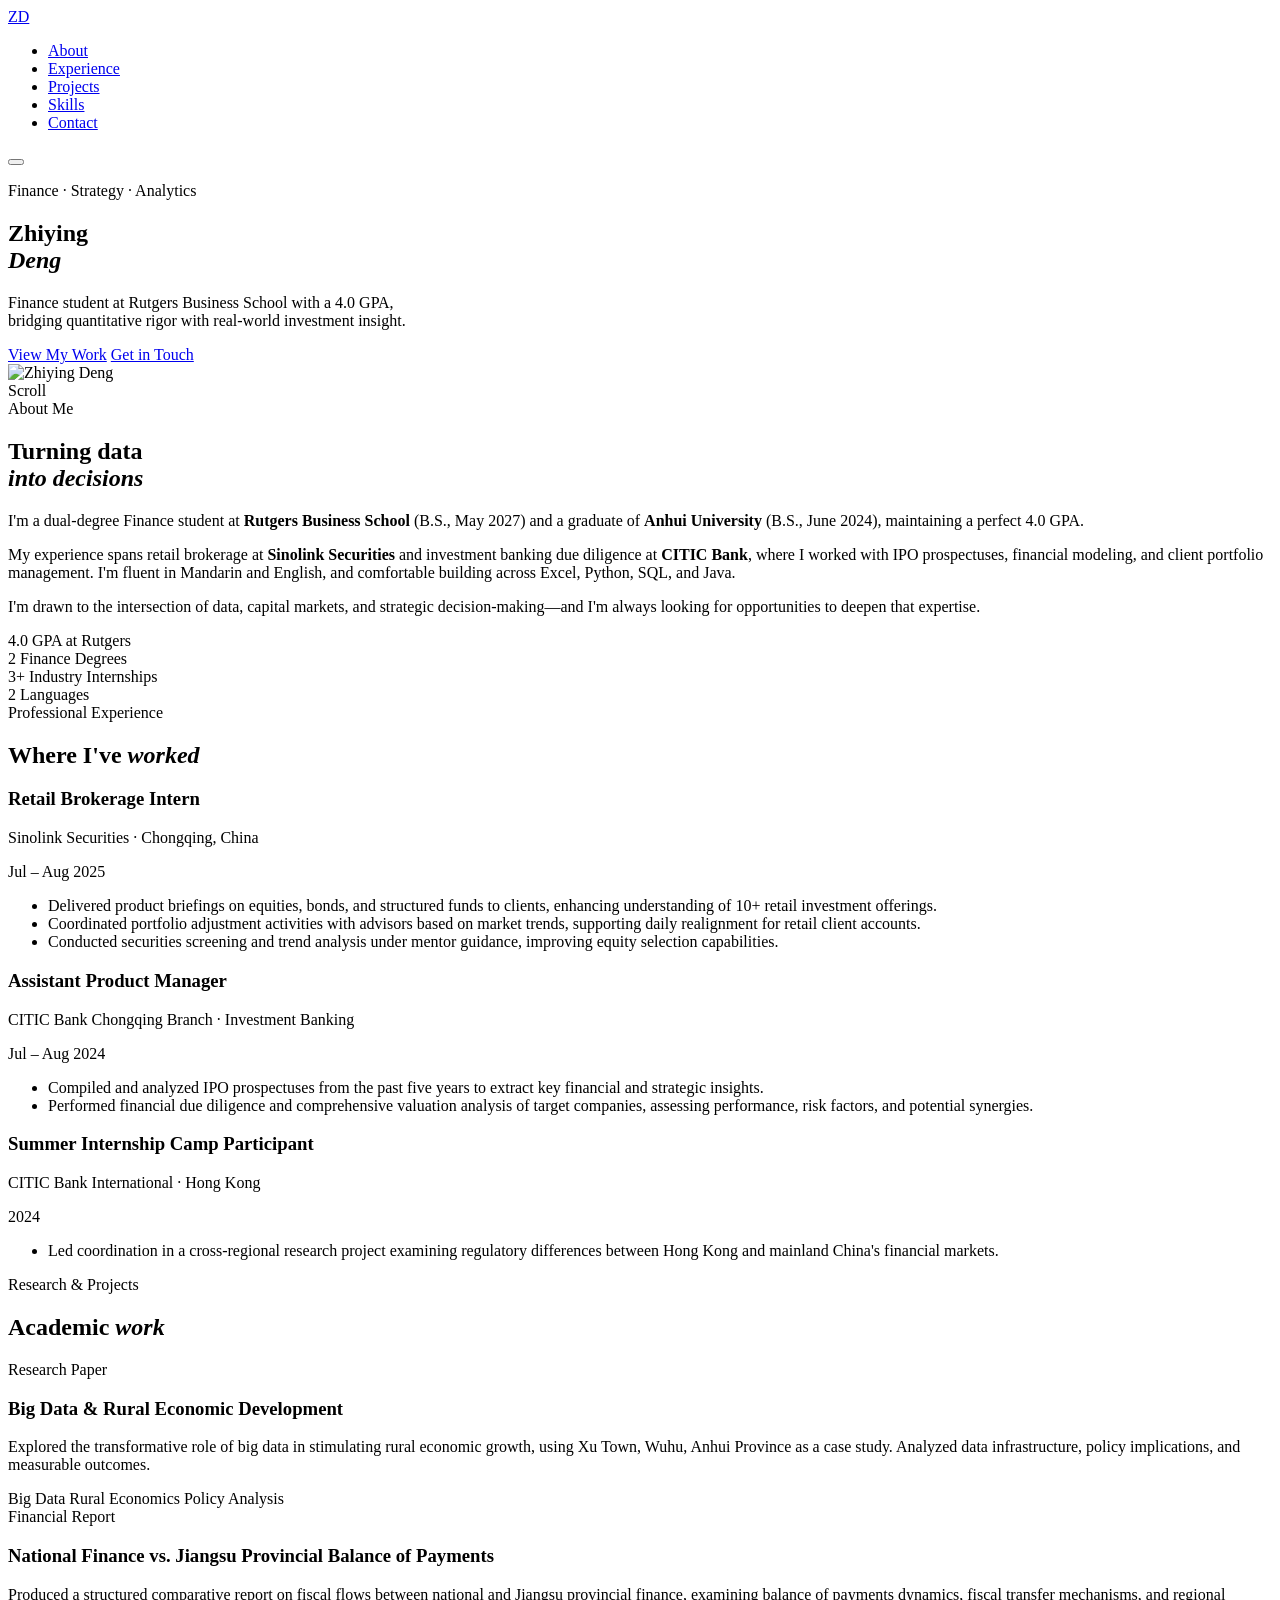
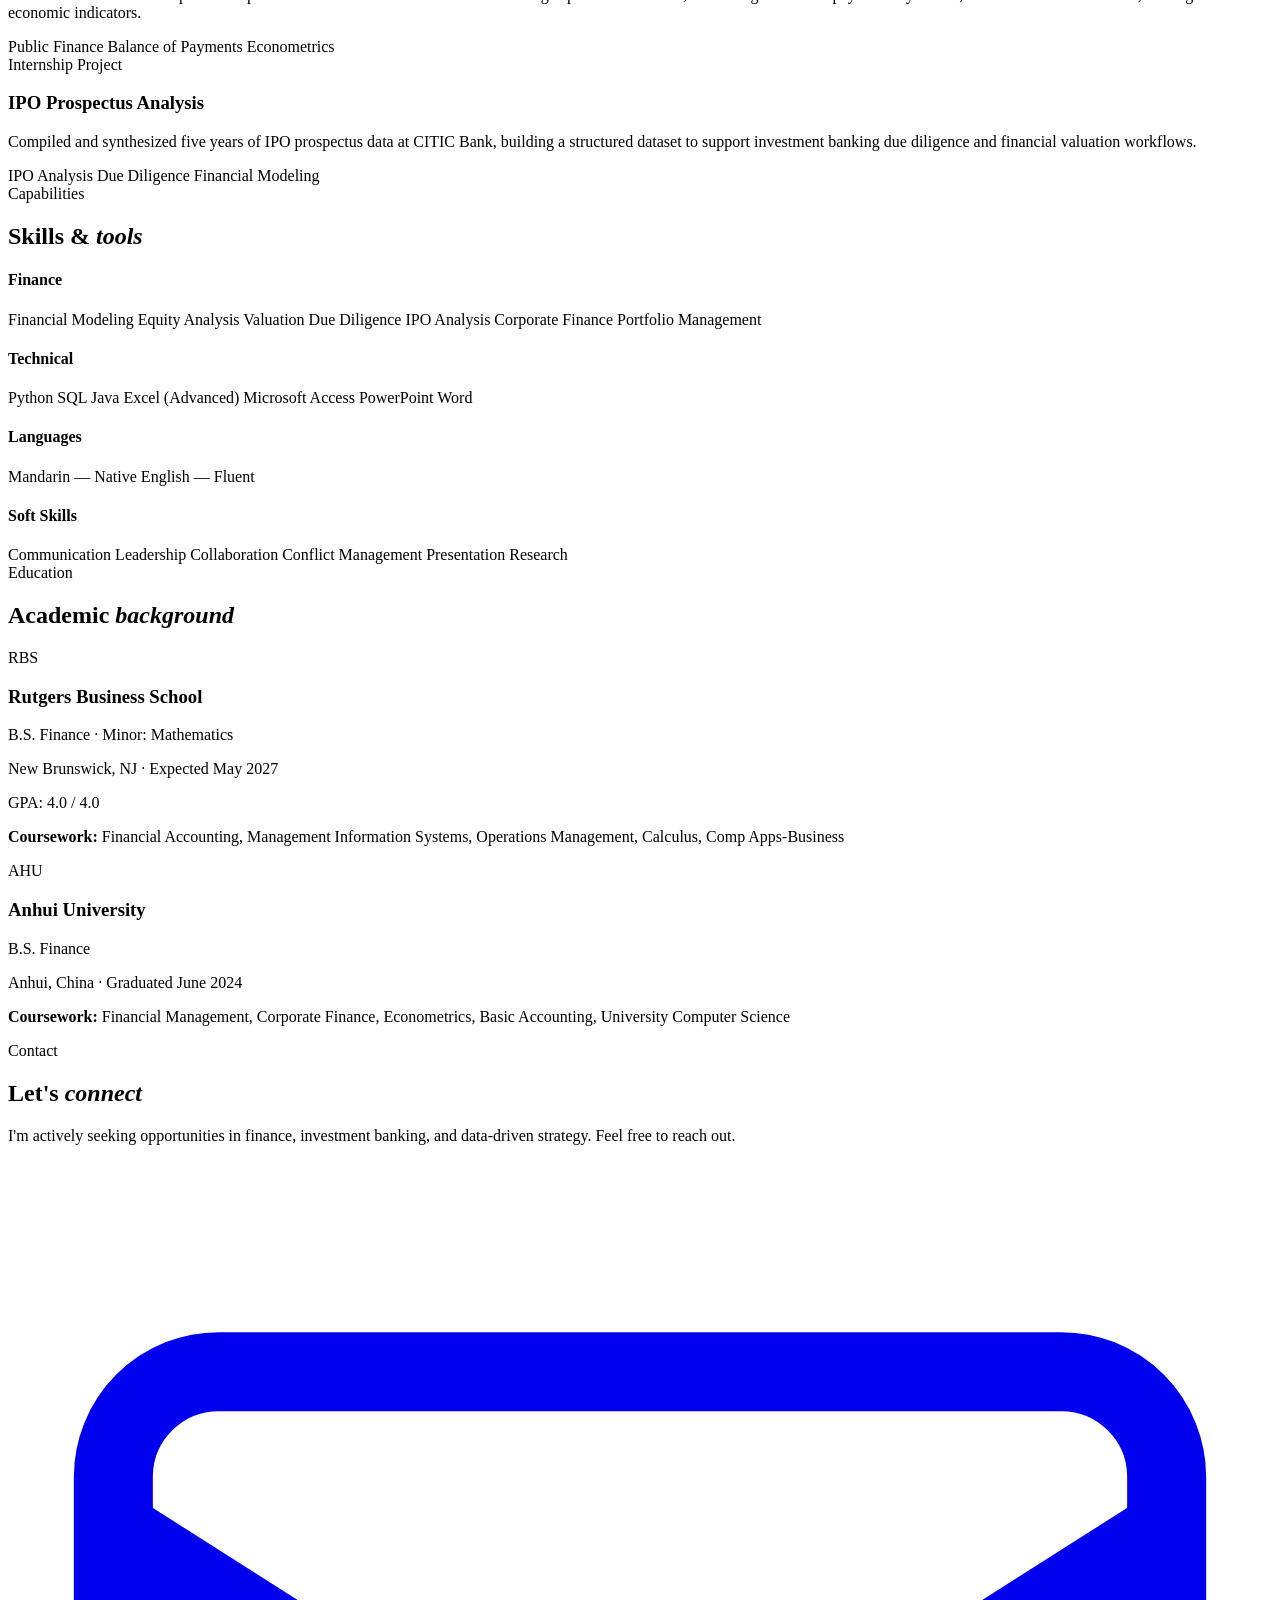
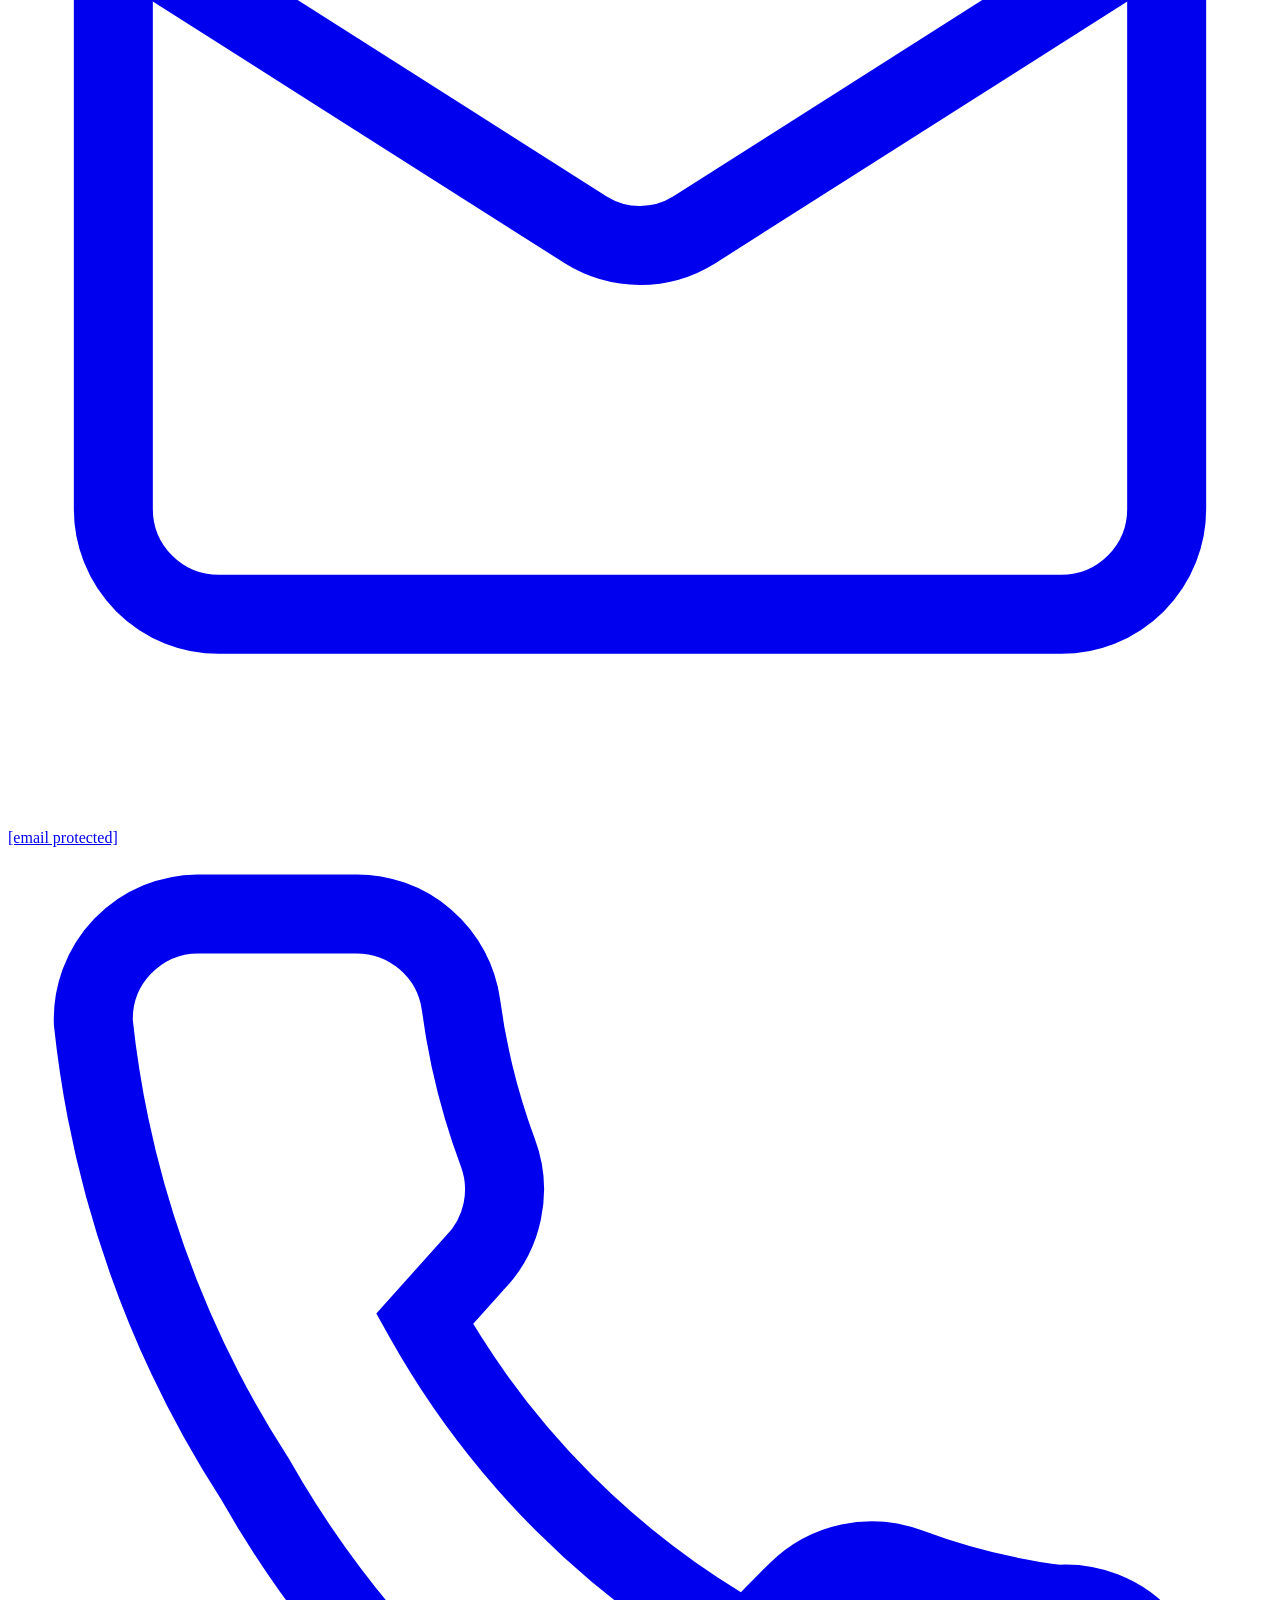
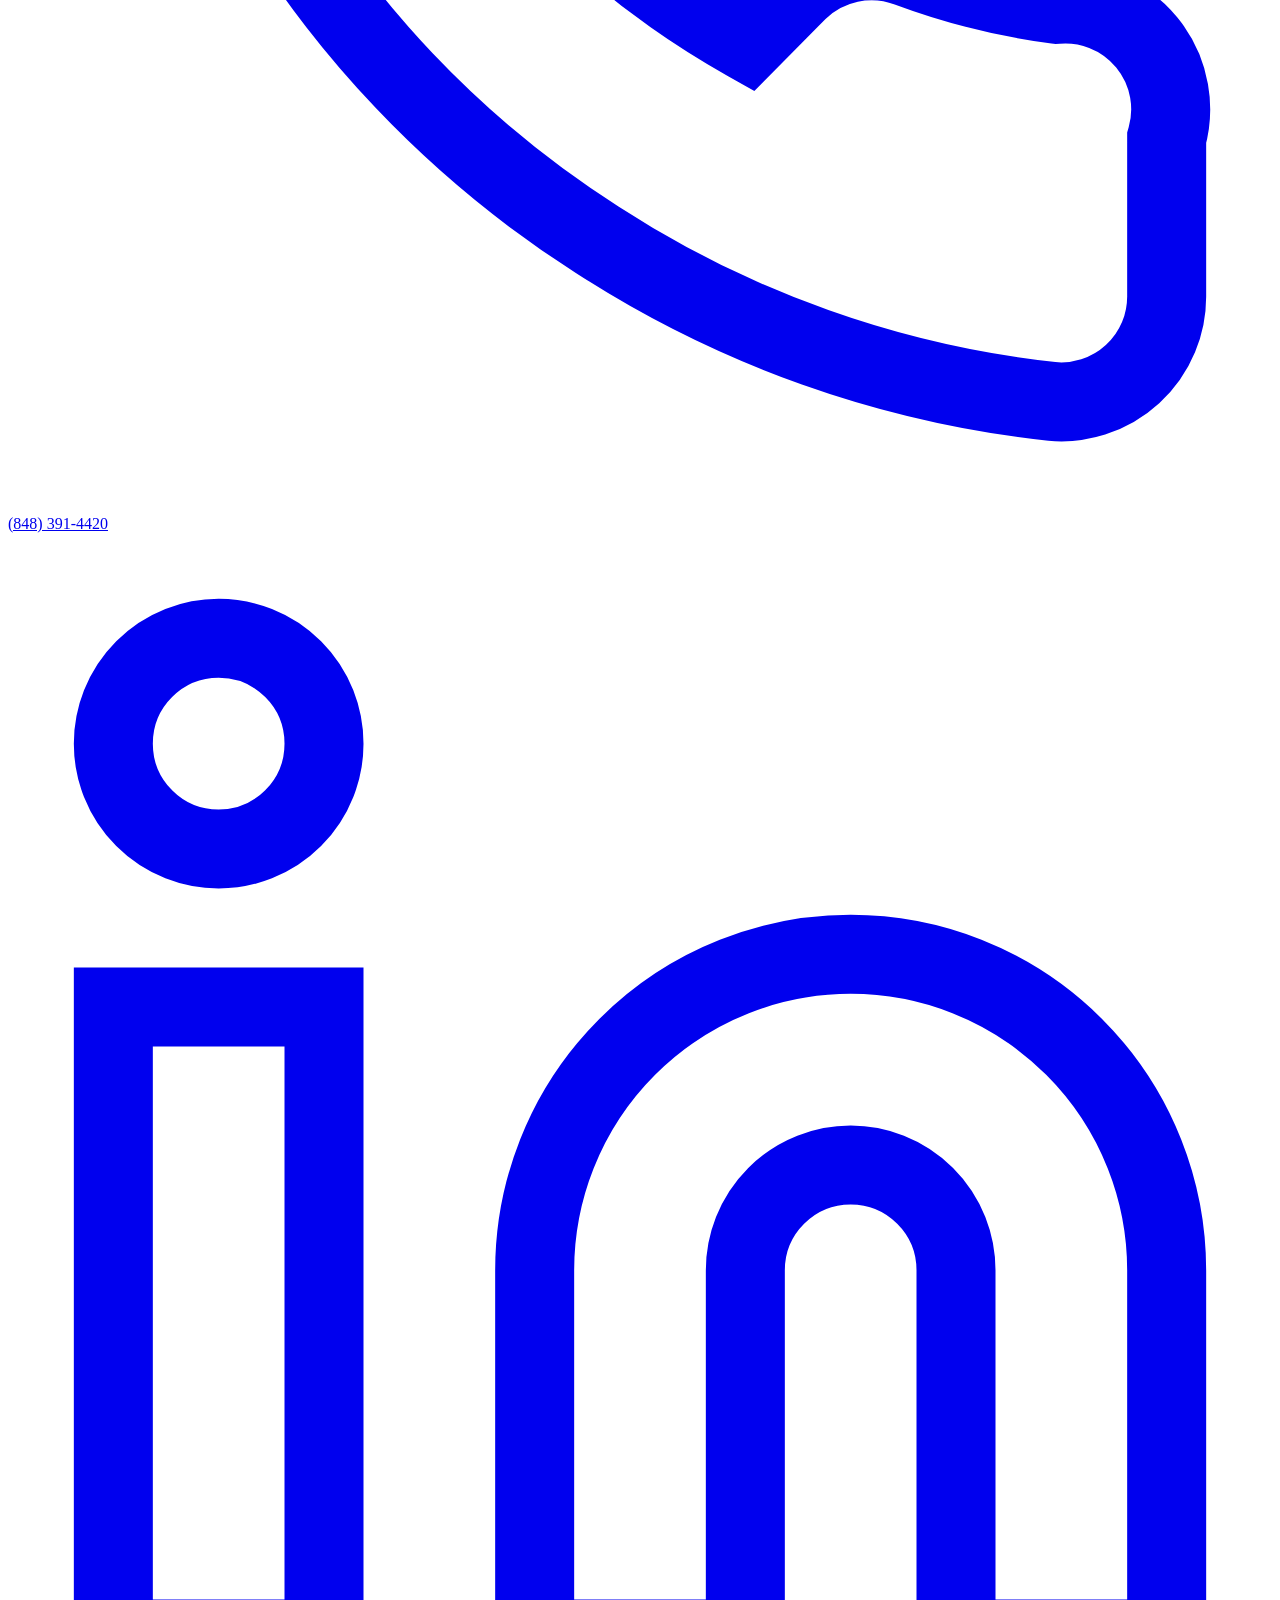
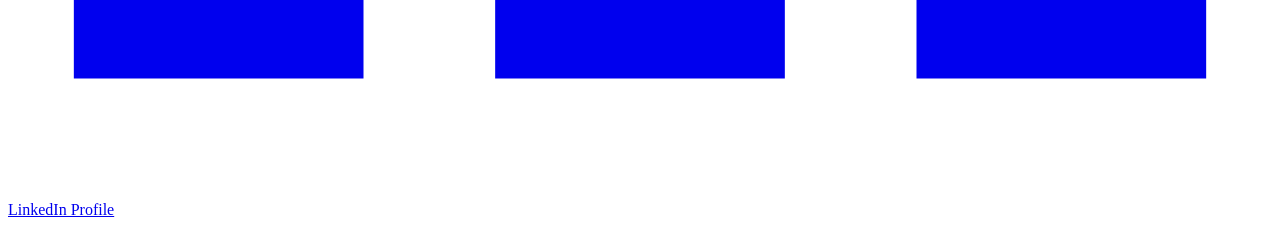
==== index.html @ 2da44573 "Add files via upload" ====
<!DOCTYPE html>
<html lang="en">
<head>
  <meta charset="UTF-8" />
  <meta name="viewport" content="width=device-width, initial-scale=1.0"/>
  <title>Zhiying Deng — Finance & Strategy</title>
  <link rel="stylesheet" href="styles.css" />
  <link href="https://fonts.googleapis.com/css2?family=Cormorant+Garamond:ital,wght@0,300;0,400;0,600;1,300;1,400&family=DM+Sans:wght@300;400;500&display=swap" rel="stylesheet"/>
</head>
<body>

  <!-- NAV -->
  <nav class="nav" id="nav">
    <a href="#hero" class="nav-logo">ZD</a>
    <ul class="nav-links">
      <li><a href="#about">About</a></li>
      <li><a href="#experience">Experience</a></li>
      <li><a href="#projects">Projects</a></li>
      <li><a href="#skills">Skills</a></li>
      <li><a href="#contact" class="nav-cta">Contact</a></li>
    </ul>
    <button class="hamburger" id="hamburger" aria-label="Menu">
      <span></span><span></span><span></span>
    </button>
  </nav>

  <!-- HERO -->
  <section class="hero" id="hero">
    <div class="hero-bg-line"></div>
    <div class="hero-inner">
      <div class="hero-content">
        <p class="hero-label reveal">Finance · Strategy · Analytics</p>
        <h1 class="hero-name reveal delay-1">Zhiying<br/><em>Deng</em></h1>
        <p class="hero-sub reveal delay-2">
          Finance student at Rutgers Business School with a 4.0 GPA,<br/>
          bridging quantitative rigor with real-world investment insight.
        </p>
        <div class="hero-actions reveal delay-3">
          <a href="#experience" class="btn-primary">View My Work</a>
          <a href="#contact" class="btn-ghost">Get in Touch</a>
        </div>
      </div>
      <div class="hero-photo-wrap reveal delay-2">
        <div class="hero-photo-ring"></div>
        <img
          src="WechatIMG938.jpg"
          alt="Zhiying Deng"
          class="hero-photo"
          loading="eager"
        />
      </div>
    </div>
    <div class="hero-scroll">
      <span>Scroll</span>
      <div class="scroll-line"></div>
    </div>
  </section>

  <!-- ABOUT -->
  <section class="section about" id="about">
    <div class="container about-grid">
      <div class="about-text reveal">
        <span class="section-label">About Me</span>
        <h2 class="section-title">Turning data<br/><em>into decisions</em></h2>
        <p>
          I'm a dual-degree Finance student at <strong>Rutgers Business School</strong> (B.S., May 2027) and a graduate of <strong>Anhui University</strong> (B.S., June 2024), maintaining a perfect 4.0 GPA.
        </p>
        <p>
          My experience spans retail brokerage at <strong>Sinolink Securities</strong> and investment banking due diligence at <strong>CITIC Bank</strong>, where I worked with IPO prospectuses, financial modeling, and client portfolio management. I'm fluent in Mandarin and English, and comfortable building across Excel, Python, SQL, and Java.
        </p>
        <p>
          I'm drawn to the intersection of data, capital markets, and strategic decision-making—and I'm always looking for opportunities to deepen that expertise.
        </p>
      </div>
      <div class="about-stats reveal delay-1">
        <div class="stat-card">
          <span class="stat-num">4.0</span>
          <span class="stat-desc">GPA at Rutgers</span>
        </div>
        <div class="stat-card">
          <span class="stat-num">2</span>
          <span class="stat-desc">Finance Degrees</span>
        </div>
        <div class="stat-card">
          <span class="stat-num">3+</span>
          <span class="stat-desc">Industry Internships</span>
        </div>
        <div class="stat-card">
          <span class="stat-num">2</span>
          <span class="stat-desc">Languages</span>
        </div>
      </div>
    </div>
  </section>

  <!-- EXPERIENCE -->
  <section class="section experience" id="experience">
    <div class="container">
      <span class="section-label reveal">Professional Experience</span>
      <h2 class="section-title reveal delay-1">Where I've <em>worked</em></h2>

      <div class="timeline">

        <div class="timeline-item reveal">
          <div class="timeline-marker"></div>
          <div class="timeline-content">
            <div class="timeline-header">
              <div>
                <h3>Retail Brokerage Intern</h3>
                <p class="timeline-company">Sinolink Securities · Chongqing, China</p>
              </div>
              <span class="timeline-date">Jul – Aug 2025</span>
            </div>
            <ul>
              <li>Delivered product briefings on equities, bonds, and structured funds to clients, enhancing understanding of 10+ retail investment offerings.</li>
              <li>Coordinated portfolio adjustment activities with advisors based on market trends, supporting daily realignment for retail client accounts.</li>
              <li>Conducted securities screening and trend analysis under mentor guidance, improving equity selection capabilities.</li>
            </ul>
          </div>
        </div>

        <div class="timeline-item reveal delay-1">
          <div class="timeline-marker"></div>
          <div class="timeline-content">
            <div class="timeline-header">
              <div>
                <h3>Assistant Product Manager</h3>
                <p class="timeline-company">CITIC Bank Chongqing Branch · Investment Banking</p>
              </div>
              <span class="timeline-date">Jul – Aug 2024</span>
            </div>
            <ul>
              <li>Compiled and analyzed IPO prospectuses from the past five years to extract key financial and strategic insights.</li>
              <li>Performed financial due diligence and comprehensive valuation analysis of target companies, assessing performance, risk factors, and potential synergies.</li>
            </ul>
          </div>
        </div>

        <div class="timeline-item reveal delay-2">
          <div class="timeline-marker"></div>
          <div class="timeline-content">
            <div class="timeline-header">
              <div>
                <h3>Summer Internship Camp Participant</h3>
                <p class="timeline-company">CITIC Bank International · Hong Kong</p>
              </div>
              <span class="timeline-date">2024</span>
            </div>
            <ul>
              <li>Led coordination in a cross-regional research project examining regulatory differences between Hong Kong and mainland China's financial markets.</li>
            </ul>
          </div>
        </div>

      </div>
    </div>
  </section>

  <!-- PROJECTS -->
  <section class="section projects" id="projects">
    <div class="container">
      <span class="section-label reveal">Research & Projects</span>
      <h2 class="section-title reveal delay-1">Academic <em>work</em></h2>
      <div class="projects-grid">

        <div class="project-card reveal">
          <div class="project-tag">Research Paper</div>
          <h3>Big Data & Rural Economic Development</h3>
          <p>
            Explored the transformative role of big data in stimulating rural economic growth, using Xu Town, Wuhu, Anhui Province as a case study. Analyzed data infrastructure, policy implications, and measurable outcomes.
          </p>
          <div class="project-topics">
            <span>Big Data</span>
            <span>Rural Economics</span>
            <span>Policy Analysis</span>
          </div>
        </div>

        <div class="project-card reveal delay-1">
          <div class="project-tag">Financial Report</div>
          <h3>National Finance vs. Jiangsu Provincial Balance of Payments</h3>
          <p>
            Produced a structured comparative report on fiscal flows between national and Jiangsu provincial finance, examining balance of payments dynamics, fiscal transfer mechanisms, and regional economic indicators.
          </p>
          <div class="project-topics">
            <span>Public Finance</span>
            <span>Balance of Payments</span>
            <span>Econometrics</span>
          </div>
        </div>

        <div class="project-card reveal delay-2">
          <div class="project-tag">Internship Project</div>
          <h3>IPO Prospectus Analysis</h3>
          <p>
            Compiled and synthesized five years of IPO prospectus data at CITIC Bank, building a structured dataset to support investment banking due diligence and financial valuation workflows.
          </p>
          <div class="project-topics">
            <span>IPO Analysis</span>
            <span>Due Diligence</span>
            <span>Financial Modeling</span>
          </div>
        </div>

      </div>
    </div>
  </section>

  <!-- SKILLS -->
  <section class="section skills" id="skills">
    <div class="container">
      <span class="section-label reveal">Capabilities</span>
      <h2 class="section-title reveal delay-1">Skills &amp; <em>tools</em></h2>
      <div class="skills-grid">

        <div class="skill-group reveal">
          <h4>Finance</h4>
          <div class="skill-tags">
            <span>Financial Modeling</span>
            <span>Equity Analysis</span>
            <span>Valuation</span>
            <span>Due Diligence</span>
            <span>IPO Analysis</span>
            <span>Corporate Finance</span>
            <span>Portfolio Management</span>
          </div>
        </div>

        <div class="skill-group reveal delay-1">
          <h4>Technical</h4>
          <div class="skill-tags">
            <span>Python</span>
            <span>SQL</span>
            <span>Java</span>
            <span>Excel (Advanced)</span>
            <span>Microsoft Access</span>
            <span>PowerPoint</span>
            <span>Word</span>
          </div>
        </div>

        <div class="skill-group reveal delay-2">
          <h4>Languages</h4>
          <div class="skill-tags">
            <span>Mandarin — Native</span>
            <span>English — Fluent</span>
          </div>
        </div>

        <div class="skill-group reveal delay-3">
          <h4>Soft Skills</h4>
          <div class="skill-tags">
            <span>Communication</span>
            <span>Leadership</span>
            <span>Collaboration</span>
            <span>Conflict Management</span>
            <span>Presentation</span>
            <span>Research</span>
          </div>
        </div>

      </div>
    </div>
  </section>

  <!-- EDUCATION -->
  <section class="section education" id="education">
    <div class="container">
      <span class="section-label reveal">Education</span>
      <h2 class="section-title reveal delay-1">Academic <em>background</em></h2>
      <div class="edu-grid">

        <div class="edu-card reveal">
          <div class="edu-logo">RBS</div>
          <div class="edu-info">
            <h3>Rutgers Business School</h3>
            <p class="edu-degree">B.S. Finance · Minor: Mathematics</p>
            <p class="edu-meta">New Brunswick, NJ · Expected May 2027</p>
            <p class="edu-gpa">GPA: 4.0 / 4.0</p>
            <p class="edu-courses"><strong>Coursework:</strong> Financial Accounting, Management Information Systems, Operations Management, Calculus, Comp Apps-Business</p>
          </div>
        </div>

        <div class="edu-card reveal delay-1">
          <div class="edu-logo">AHU</div>
          <div class="edu-info">
            <h3>Anhui University</h3>
            <p class="edu-degree">B.S. Finance</p>
            <p class="edu-meta">Anhui, China · Graduated June 2024</p>
            <p class="edu-courses"><strong>Coursework:</strong> Financial Management, Corporate Finance, Econometrics, Basic Accounting, University Computer Science</p>
          </div>
        </div>

      </div>
    </div>
  </section>

  <!-- CONTACT -->
  <section class="section contact" id="contact">
    <div class="container contact-inner reveal">
      <span class="section-label">Contact</span>
      <h2 class="section-title">Let's <em>connect</em></h2>
      <p class="contact-sub">
        I'm actively seeking opportunities in finance, investment banking, and data-driven strategy. Feel free to reach out.
      </p>
      <div class="contact-links">
        <a href="/cdn-cgi/l/email-protection#f9839dcbc9ceb98a9a988b959c8d94989095d78b8c8d9e9c8b8ad79c9d8c" class="contact-card">
          <svg xmlns="http://www.w3.org/2000/svg" viewBox="0 0 24 24" fill="none" stroke="currentColor" stroke-width="1.5"><rect width="20" height="16" x="2" y="4" rx="2"/><path d="m22 7-8.97 5.7a1.94 1.94 0 0 1-2.06 0L2 7"/></svg>
          <span><span class="__cf_email__" data-cfemail="d1abb5e3e1e691a2b2b0a3bdb4a5bcb0b8bdffa3a4a5b6b4a3a2ffb4b5a4">[email&#160;protected]</span></span>
        </a>
        <a href="tel:+18483914420" class="contact-card">
          <svg xmlns="http://www.w3.org/2000/svg" viewBox="0 0 24 24" fill="none" stroke="currentColor" stroke-width="1.5"><path d="M22 16.92v3a2 2 0 0 1-2.18 2 19.79 19.79 0 0 1-8.63-3.07A19.5 19.5 0 0 1 4.69 12a19.79 19.79 0 0 1-3.07-8.67A2 2 0 0 1 3.6 1.27h3a2 2 0 0 1 2 1.72c.127.96.361 1.903.7 2.81a2 2 0 0 1-.45 2.11L7.91 8.96a16 16 0 0 0 6.13 6.13l.95-.96a2 2 0 0 1 2.11-.45c.907.339 1.85.573 2.81.7A2 2 0 0 1 22 16.92z"/></svg>
          <span>(848) 391-4420</span>
        </a>
        <a href="https://www.linkedin.com/in/zhiyingdeng-81831b349" target="_blank" rel="noopener" class="contact-card">
          <svg xmlns="http://www.w3.org/2000/svg" viewBox="0 0 24 24" fill="none" stroke="currentColor" stroke-width="1.5"><path d="M16 8a6 6 0 0 1 6 6v7h-4v-7a2 2 0 0 0-2-2 2 2 0 0 0-2 2v7h-4v-7a6 6 0 0 1 6-6z"/><rect width="4" height="12" x="2" y="9"/><circle cx="4" cy="4" r="2"/></svg>
          <span>LinkedIn Profile</span>
        </a>
      </div>
    </div>
  </section>

  <!-- FOOTER -->
  <footer class="footer">
    <div
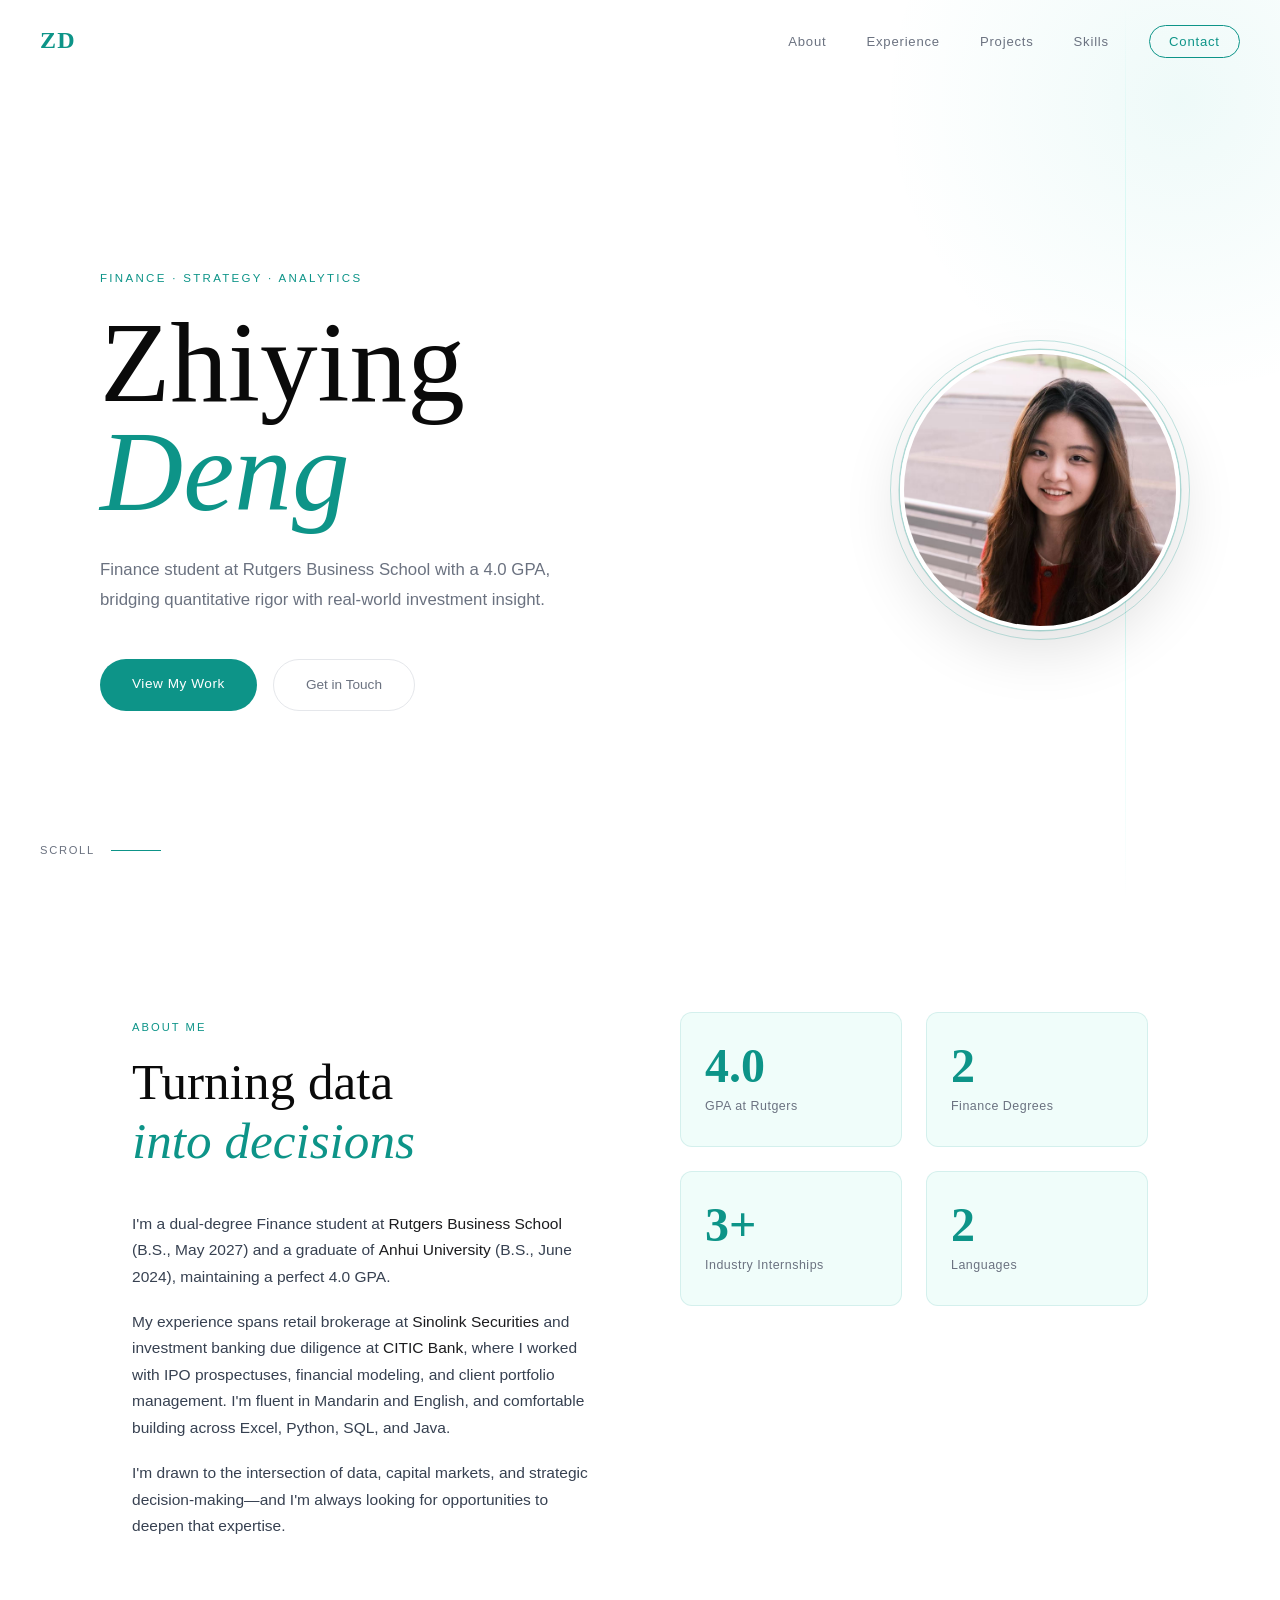
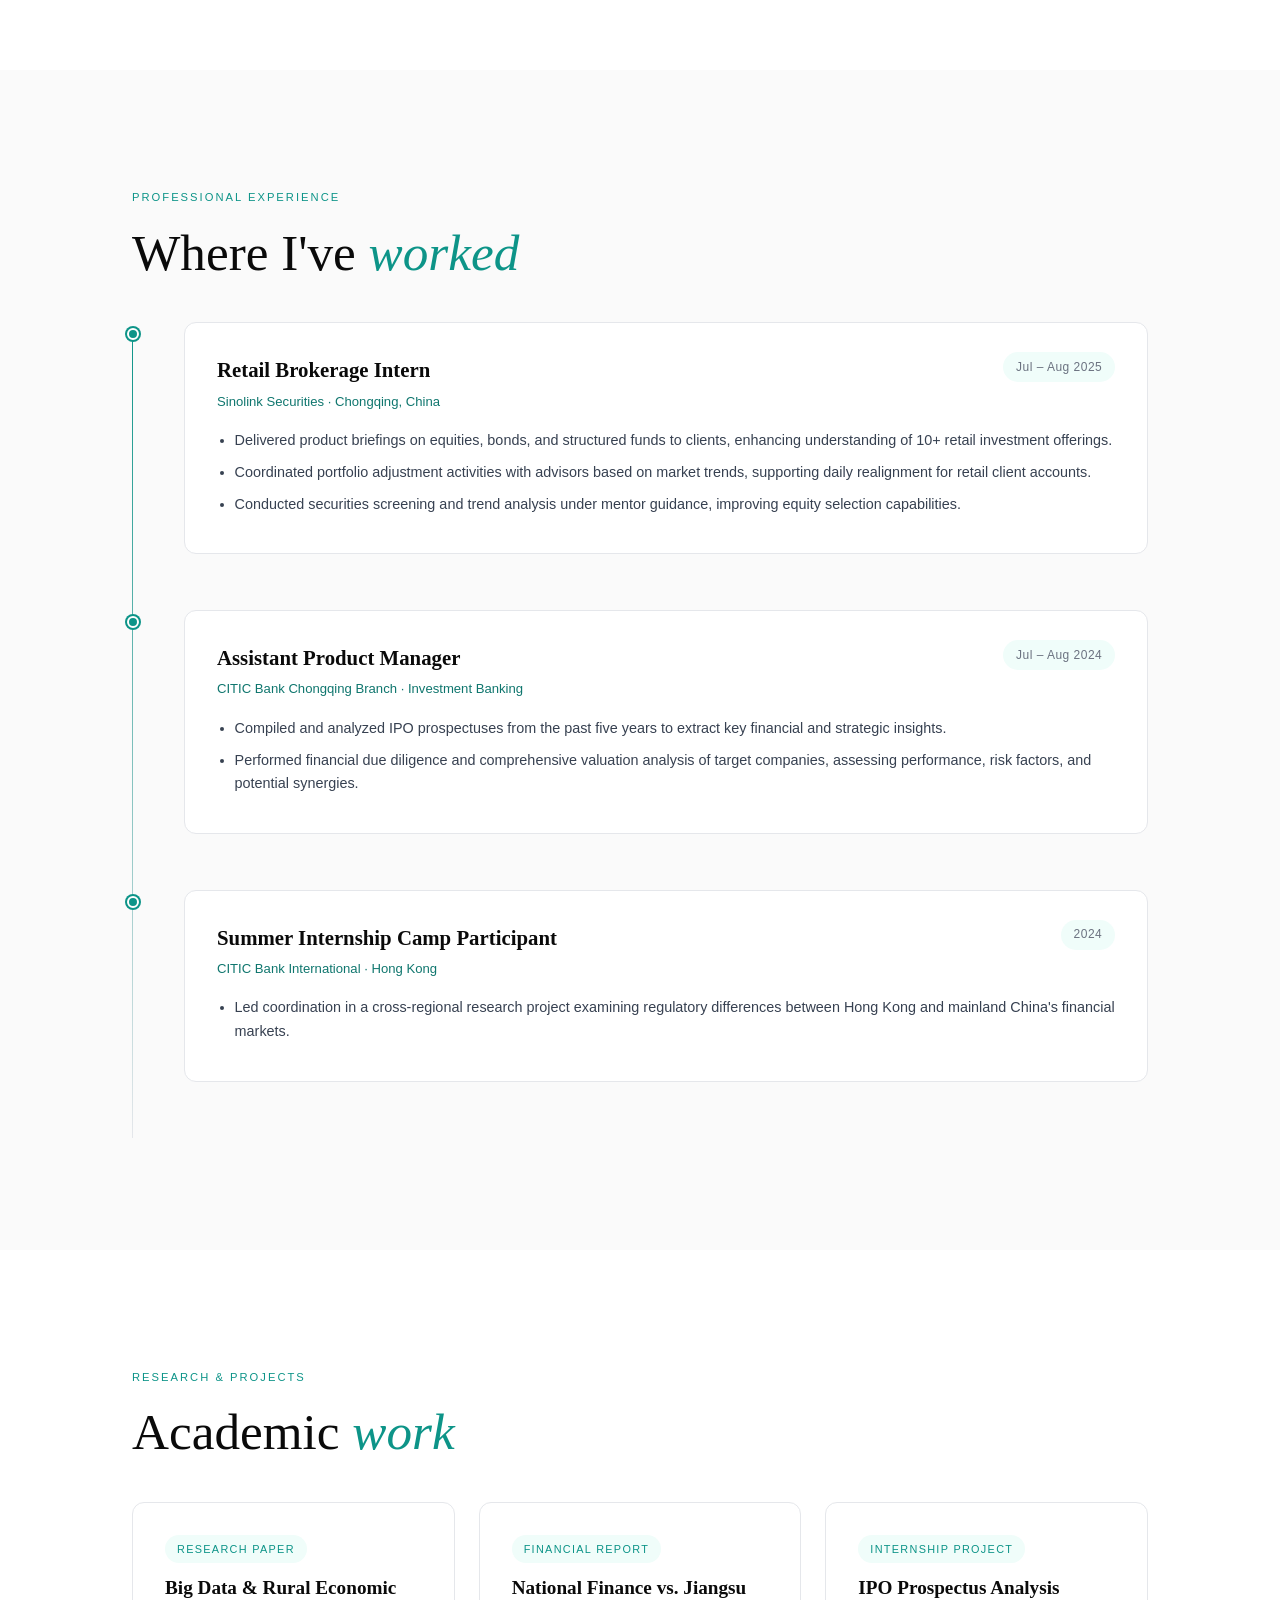
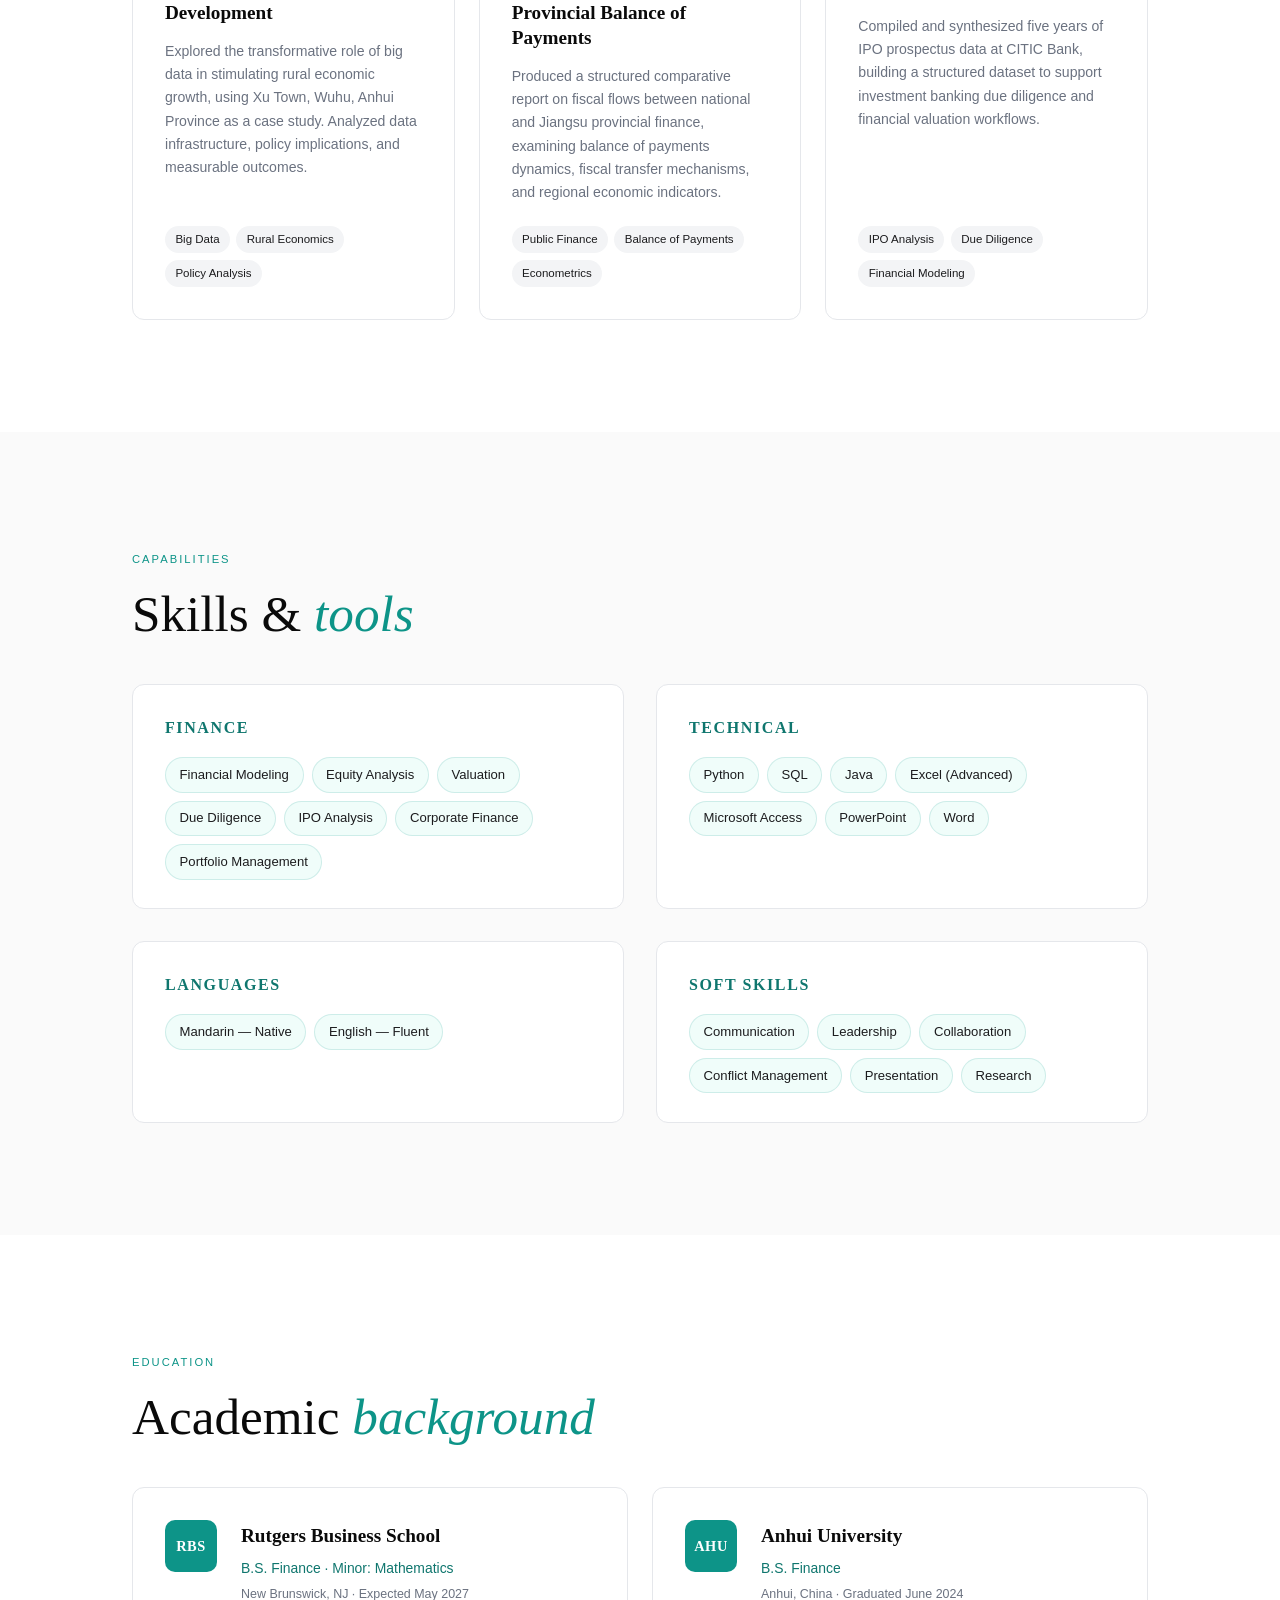
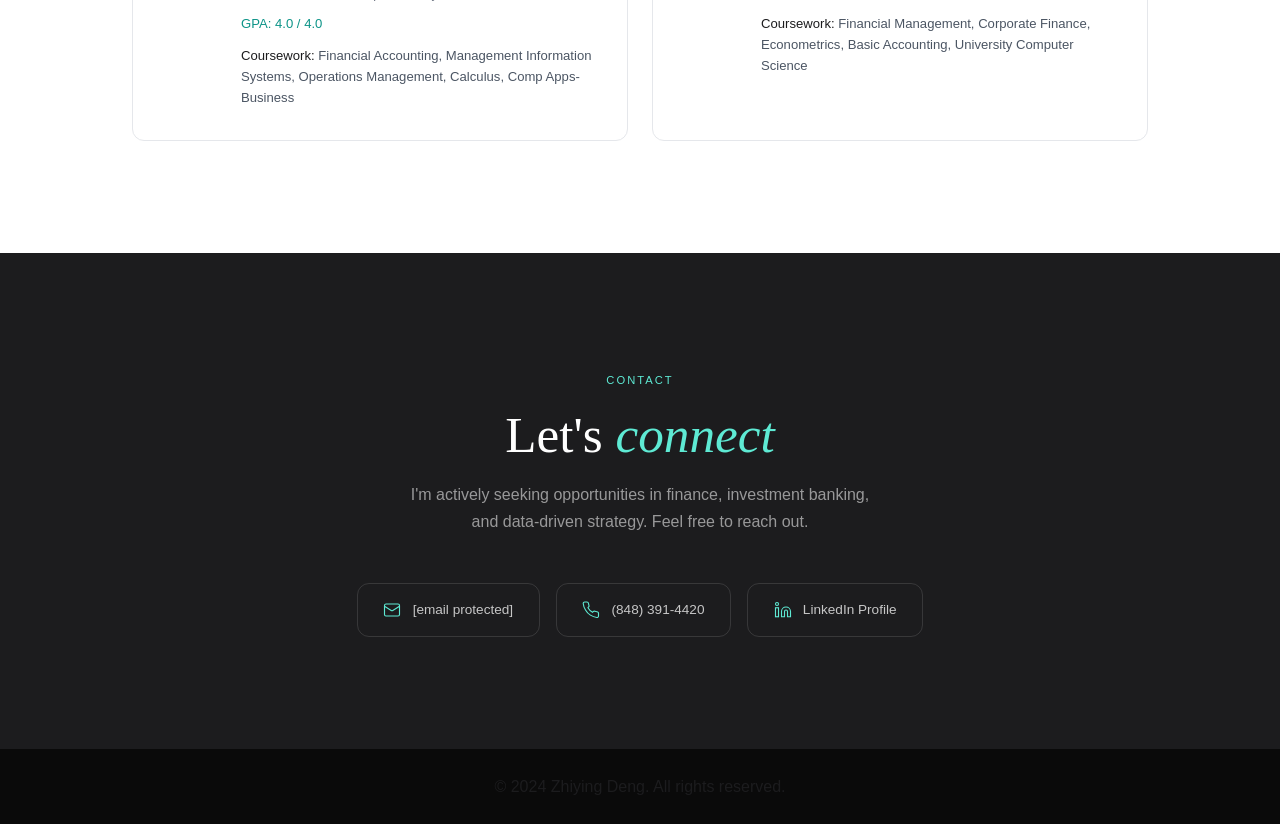
==== commit be03154e: "Update index.html" ====
--- a/index.html
+++ b/index.html
@@ -322,4 +322,14 @@
 
   <!-- FOOTER -->
   <footer class="footer">
-    <div +    <div>&copy; 2024 Zhiying Deng. All rights reserved.</div>
+  </footer>
+
+  <script>
+    document.addEventListener("DOMContentLoaded", function() {
+      const reveals = document.querySelectorAll(".reveal");
+      reveals.forEach(el => el.classList.add("visible"));
+    });
+  </script>
+</body>
+</html>
--- a/styles.css
+++ b/styles.css
@@ -0,0 +1,693 @@
+/* ── Reset & Base ─────────────────────────────────── */
+*, *::before, *::after { box-sizing: border-box; margin: 0; padding: 0; }
+
+:root {
+  --teal:       #0d9488;
+  --teal-light: #5eead4;
+  --teal-pale:  #f0fdfa;
+  --teal-dark:  #0f766e;
+  --black:      #0a0a0a;
+  --ink:        #1c1c1e;
+  --mid:        #6b7280;
+  --border:     #e5e7eb;
+  --white:      #ffffff;
+  --ff-head:    'Cormorant Garamond', Georgia, serif;
+  --ff-body:    'DM Sans', sans-serif;
+  --ease:       cubic-bezier(0.25, 0.46, 0.45, 0.94);
+  --radius:     12px;
+}
+
+html { scroll-behavior: smooth; font-size: 16px; }
+
+body {
+  font-family: var(--ff-body);
+  color: var(--ink);
+  background: var(--white);
+  line-height: 1.7;
+  overflow-x: hidden;
+}
+
+img { display: block; max-width: 100%; }
+a { text-decoration: none; color: inherit; }
+ul { list-style: none; }
+
+/* ── Typography ─────────────────────────────────── */
+.section-label {
+  display: inline-block;
+  font-family: var(--ff-body);
+  font-size: 0.7rem;
+  font-weight: 500;
+  letter-spacing: 0.18em;
+  text-transform: uppercase;
+  color: var(--teal);
+  margin-bottom: 1rem;
+}
+
+.section-title {
+  font-family: var(--ff-head);
+  font-size: clamp(2.2rem, 4vw, 3.2rem);
+  font-weight: 300;
+  line-height: 1.15;
+  color: var(--black);
+  margin-bottom: 2.5rem;
+}
+.section-title em {
+  font-style: italic;
+  color: var(--teal);
+}
+
+/* ── Layout ─────────────────────────────────── */
+.container {
+  max-width: 1080px;
+  margin: 0 auto;
+  padding: 0 2rem;
+}
+
+.section {
+  padding: 7rem 0;
+}
+
+/* ── Reveal Animations ─────────────────────────────────── */
+.reveal {
+  opacity: 0;
+  transform: translateY(28px);
+  transition: opacity 0.75s var(--ease), transform 0.75s var(--ease);
+}
+.reveal.visible { opacity: 1; transform: translateY(0); }
+.delay-1 { transition-delay: 0.12s; }
+.delay-2 { transition-delay: 0.24s; }
+.delay-3 { transition-delay: 0.36s; }
+
+/* ── NAV ─────────────────────────────────── */
+.nav {
+  position: fixed;
+  top: 0; left: 0; right: 0;
+  z-index: 100;
+  display: flex;
+  align-items: center;
+  justify-content: space-between;
+  padding: 1.25rem 2.5rem;
+  transition: background 0.3s, box-shadow 0.3s;
+}
+.nav.scrolled {
+  background: rgba(255,255,255,0.95);
+  backdrop-filter: blur(12px);
+  box-shadow: 0 1px 0 var(--border);
+}
+.nav-logo {
+  font-family: var(--ff-head);
+  font-size: 1.5rem;
+  font-weight: 600;
+  color: var(--teal);
+  letter-spacing: 0.05em;
+}
+.nav-links {
+  display: flex;
+  gap: 2.5rem;
+  align-items: center;
+}
+.nav-links a {
+  font-size: 0.82rem;
+  font-weight: 400;
+  letter-spacing: 0.06em;
+  color: var(--mid);
+  transition: color 0.2s;
+}
+.nav-links a:hover { color: var(--ink); }
+.nav-links .nav-cta {
+  padding: 0.5rem 1.2rem;
+  border: 1.5px solid var(--teal);
+  border-radius: 50px;
+  color: var(--teal);
+  font-weight: 500;
+  transition: background 0.2s, color 0.2s;
+}
+.nav-links .nav-cta:hover { background: var(--teal); color: var(--white); }
+.hamburger { display: none; }
+
+/* ── HERO ─────────────────────────────────── */
+.hero {
+  min-height: 100vh;
+  display: flex;
+  align-items: center;
+  padding: 0 2.5rem;
+  position: relative;
+  overflow: hidden;
+}
+.hero-bg-line {
+  position: absolute;
+  top: 0; right: 12%;
+  width: 1px;
+  height: 100%;
+  background: linear-gradient(to bottom, transparent, var(--teal-light), transparent);
+  opacity: 0.4;
+}
+.hero::before {
+  content: '';
+  position: absolute;
+  top: -200px; right: -200px;
+  width: 600px; height: 600px;
+  border-radius: 50%;
+  background: radial-gradient(circle, rgba(20,184,166,0.07) 0%, transparent 70%);
+  pointer-events: none;
+}
+.hero-inner {
+  max-width: 1080px;
+  margin: 0 auto;
+  padding-top: 5rem;
+  width: 100%;
+  display: grid;
+  grid-template-columns: 1fr auto;
+  align-items: center;
+  gap: 4rem;
+}
+.hero-content {
+  max-width: 580px;
+}
+
+/* ── Hero Photo ─────────────────────────────────── */
+.hero-photo-wrap {
+  position: relative;
+  flex-shrink: 0;
+}
+.hero-photo-ring {
+  position: absolute;
+  inset: -10px;
+  border-radius: 50%;
+  border: 1.5px solid rgba(13,148,136,0.25);
+  animation: ringPulse 3.5s ease-in-out infinite;
+}
+@keyframes ringPulse {
+  0%, 100% { transform: scale(1); opacity: 0.5; }
+  50%       { transform: scale(1.04); opacity: 1; }
+}
+.hero-photo {
+  width: 280px;
+  height: 280px;
+  object-fit: cover;
+  object-position: center top;
+  border-radius: 50%;
+  border: 4px solid var(--white);
+  box-shadow:
+    0 0 0 1.5px rgba(13,148,136,0.3),
+    0 20px 60px rgba(0,0,0,0.12);
+  display: block;
+  transition: transform 0.4s var(--ease), box-shadow 0.4s var(--ease);
+}
+.hero-photo:hover {
+  transform: scale(1.03);
+  box-shadow:
+    0 0 0 3px var(--teal),
+    0 24px 70px rgba(0,0,0,0.15);
+}
+.hero-label {
+  font-size: 0.72rem;
+  font-weight: 500;
+  letter-spacing: 0.2em;
+  text-transform: uppercase;
+  color: var(--teal);
+  margin-bottom: 1.2rem;
+}
+.hero-name {
+  font-family: var(--ff-head);
+  font-size: clamp(4rem, 9vw, 8rem);
+  font-weight: 300;
+  line-height: 0.95;
+  color: var(--black);
+  margin-bottom: 1.8rem;
+}
+.hero-name em {
+  font-style: italic;
+  color: var(--teal);
+}
+.hero-sub {
+  font-size: 1.05rem;
+  color: var(--mid);
+  font-weight: 300;
+  line-height: 1.75;
+  margin-bottom: 2.8rem;
+  max-width: 520px;
+}
+.hero-actions { display: flex; gap: 1rem; flex-wrap: wrap; }
+
+.btn-primary {
+  padding: 0.85rem 2rem;
+  background: var(--teal);
+  color: var(--white);
+  border-radius: 50px;
+  font-size: 0.85rem;
+  font-weight: 500;
+  letter-spacing: 0.04em;
+  transition: background 0.2s, transform 0.2s;
+}
+.btn-primary:hover { background: var(--teal-dark); transform: translateY(-2px); }
+
+.btn-ghost {
+  padding: 0.85rem 2rem;
+  border: 1.5px solid var(--border);
+  color: var(--mid);
+  border-radius: 50px;
+  font-size: 0.85rem;
+  font-weight: 400;
+  transition: border-color 0.2s, color 0.2s, transform 0.2s;
+}
+.btn-ghost:hover { border-color: var(--teal); color: var(--teal); transform: translateY(-2px); }
+
+.hero-scroll {
+  position: absolute;
+  bottom: 2.5rem; left: 2.5rem;
+  display: flex;
+  align-items: center;
+  gap: 1rem;
+  color: var(--mid);
+  font-size: 0.7rem;
+  letter-spacing: 0.15em;
+  text-transform: uppercase;
+}
+.scroll-line {
+  width: 50px; height: 1px;
+  background: var(--teal);
+  animation: scrollPulse 2.5s ease-in-out infinite;
+}
+@keyframes scrollPulse {
+  0%, 100% { opacity: 0.3; width: 50px; }
+  50% { opacity: 1; width: 70px; }
+}
+
+/* ── ABOUT ─────────────────────────────────── */
+.about { background: var(--white); }
+.about-grid {
+  display: grid;
+  grid-template-columns: 1fr 1fr;
+  gap: 5rem;
+  align-items: start;
+}
+.about-text p {
+  font-size: 0.97rem;
+  color: #374151;
+  margin-bottom: 1.2rem;
+  font-weight: 300;
+}
+.about-text strong { font-weight: 500; color: var(--ink); }
+
+.about-stats {
+  display: grid;
+  grid-template-columns: 1fr 1fr;
+  gap: 1.5rem;
+}
+.stat-card {
+  background: var(--teal-pale);
+  border: 1px solid rgba(13,148,136,0.12);
+  border-radius: var(--radius);
+  padding: 1.8rem 1.5rem;
+  display: flex;
+  flex-direction: column;
+  gap: 0.4rem;
+}
+.stat-num {
+  font-family: var(--ff-head);
+  font-size: 3rem;
+  font-weight: 600;
+  color: var(--teal);
+  line-height: 1;
+}
+.stat-desc {
+  font-size: 0.78rem;
+  color: var(--mid);
+  font-weight: 400;
+  letter-spacing: 0.04em;
+}
+
+/* ── EXPERIENCE ─────────────────────────────────── */
+.experience { background: #fafafa; }
+.timeline { margin-top: 0.5rem; position: relative; }
+.timeline::before {
+  content: '';
+  position: absolute;
+  left: 0; top: 8px; bottom: 0;
+  width: 1px;
+  background: linear-gradient(to bottom, var(--teal), var(--border));
+}
+.timeline-item {
+  display: grid;
+  grid-template-columns: 20px 1fr;
+  gap: 2rem;
+  padding-bottom: 3.5rem;
+  position: relative;
+}
+.timeline-marker {
+  width: 12px; height: 12px;
+  border-radius: 50%;
+  background: var(--teal);
+  border: 2px solid var(--white);
+  box-shadow: 0 0 0 2px var(--teal);
+  margin-top: 6px;
+  flex-shrink: 0;
+  position: relative;
+  left: -5px;
+}
+.timeline-content {
+  background: var(--white);
+  border: 1px solid var(--border);
+  border-radius: var(--radius);
+  padding: 1.8rem 2rem;
+  transition: box-shadow 0.2s, border-color 0.2s;
+}
+.timeline-content:hover {
+  box-shadow: 0 8px 30px rgba(13,148,136,0.08);
+  border-color: rgba(13,148,136,0.25);
+}
+.timeline-header {
+  display: flex;
+  justify-content: space-between;
+  align-items: flex-start;
+  gap: 1rem;
+  margin-bottom: 1rem;
+  flex-wrap: wrap;
+}
+.timeline-content h3 {
+  font-family: var(--ff-head);
+  font-size: 1.3rem;
+  font-weight: 600;
+  color: var(--black);
+}
+.timeline-company {
+  font-size: 0.82rem;
+  color: var(--teal-dark);
+  font-weight: 400;
+  margin-top: 0.2rem;
+}
+.timeline-date {
+  font-size: 0.75rem;
+  color: var(--mid);
+  font-weight: 400;
+  letter-spacing: 0.04em;
+  white-space: nowrap;
+  background: var(--teal-pale);
+  padding: 0.3rem 0.8rem;
+  border-radius: 50px;
+}
+.timeline-content ul { padding-left: 1.1rem; }
+.timeline-content li {
+  font-size: 0.9rem;
+  color: #374151;
+  margin-bottom: 0.5rem;
+  line-height: 1.65;
+  font-weight: 300;
+  list-style: disc;
+}
+
+/* ── PROJECTS ─────────────────────────────────── */
+.projects { background: var(--white); }
+.projects-grid {
+  display: grid;
+  grid-template-columns: repeat(3, 1fr);
+  gap: 1.5rem;
+}
+.project-card {
+  background: var(--white);
+  border: 1px solid var(--border);
+  border-radius: var(--radius);
+  padding: 2rem;
+  display: flex;
+  flex-direction: column;
+  gap: 0.85rem;
+  transition: box-shadow 0.25s, transform 0.25s, border-color 0.25s;
+}
+.project-card:hover {
+  box-shadow: 0 12px 40px rgba(13,148,136,0.1);
+  transform: translateY(-4px);
+  border-color: rgba(13,148,136,0.3);
+}
+.project-tag {
+  font-size: 0.68rem;
+  font-weight: 500;
+  letter-spacing: 0.12em;
+  text-transform: uppercase;
+  color: var(--teal);
+  background: var(--teal-pale);
+  padding: 0.3rem 0.75rem;
+  border-radius: 50px;
+  display: inline-block;
+  align-self: flex-start;
+}
+.project-card h3 {
+  font-family: var(--ff-head);
+  font-size: 1.2rem;
+  font-weight: 600;
+  color: var(--black);
+  line-height: 1.3;
+}
+.project-card p {
+  font-size: 0.88rem;
+  color: var(--mid);
+  font-weight: 300;
+  line-height: 1.65;
+  flex: 1;
+}
+.project-topics {
+  display: flex;
+  flex-wrap: wrap;
+  gap: 0.4rem;
+  margin-top: 0.5rem;
+}
+.project-topics span {
+  font-size: 0.72rem;
+  color: var(--ink);
+  background: #f3f4f6;
+  padding: 0.25rem 0.65rem;
+  border-radius: 50px;
+  font-weight: 400;
+}
+
+/* ── SKILLS ─────────────────────────────────── */
+.skills { background: #fafafa; }
+.skills-grid {
+  display: grid;
+  grid-template-columns: repeat(2, 1fr);
+  gap: 2rem;
+}
+.skill-group {
+  background: var(--white);
+  border: 1px solid var(--border);
+  border-radius: var(--radius);
+  padding: 1.8rem 2rem;
+}
+.skill-group h4 {
+  font-family: var(--ff-head);
+  font-size: 1rem;
+  font-weight: 600;
+  color: var(--teal-dark);
+  margin-bottom: 1rem;
+  text-transform: uppercase;
+  letter-spacing: 0.1em;
+  font-style: normal;
+}
+.skill-tags {
+  display: flex;
+  flex-wrap: wrap;
+  gap: 0.5rem;
+}
+.skill-tags span {
+  font-size: 0.82rem;
+  color: var(--ink);
+  background: var(--teal-pale);
+  border: 1px solid rgba(13,148,136,0.15);
+  padding: 0.35rem 0.85rem;
+  border-radius: 50px;
+  font-weight: 400;
+  transition: background 0.2s, color 0.2s;
+}
+.skill-tags span:hover {
+  background: var(--teal);
+  color: var(--white);
+  border-color: var(--teal);
+}
+
+/* ── EDUCATION ─────────────────────────────────── */
+.education { background: var(--white); }
+.edu-grid {
+  display: grid;
+  grid-template-columns: 1fr 1fr;
+  gap: 1.5rem;
+}
+.edu-card {
+  background: var(--white);
+  border: 1px solid var(--border);
+  border-radius: var(--radius);
+  padding: 2rem;
+  display: flex;
+  gap: 1.5rem;
+  align-items: flex-start;
+  transition: box-shadow 0.2s, border-color 0.2s;
+}
+.edu-card:hover {
+  box-shadow: 0 8px 30px rgba(13,148,136,0.08);
+  border-color: rgba(13,148,136,0.25);
+}
+.edu-logo {
+  width: 52px; height: 52px;
+  border-radius: 10px;
+  background: var(--teal);
+  color: var(--white);
+  font-family: var(--ff-head);
+  font-size: 0.9rem;
+  font-weight: 600;
+  display: flex;
+  align-items: center;
+  justify-content: center;
+  flex-shrink: 0;
+  letter-spacing: 0.04em;
+}
+.edu-info h3 {
+  font-family: var(--ff-head);
+  font-size: 1.2rem;
+  font-weight: 600;
+  color: var(--black);
+  margin-bottom: 0.25rem;
+}
+.edu-degree {
+  font-size: 0.87rem;
+  color: var(--teal-dark);
+  font-weight: 400;
+  margin-bottom: 0.2rem;
+}
+.edu-meta {
+  font-size: 0.78rem;
+  color: var(--mid);
+  margin-bottom: 0.5rem;
+}
+.edu-gpa {
+  font-size: 0.82rem;
+  font-weight: 500;
+  color: var(--teal);
+  margin-bottom: 0.6rem;
+}
+.edu-courses {
+  font-size: 0.82rem;
+  color: #4b5563;
+  font-weight: 300;
+  line-height: 1.6;
+}
+.edu-courses strong { font-weight: 500; color: var(--ink); }
+
+/* ── CONTACT ─────────────────────────────────── */
+.contact {
+  background: var(--ink);
+  color: var(--white);
+  text-align: center;
+}
+.contact .section-label { color: var(--teal-light); }
+.contact .section-title { color: var(--white); margin-bottom: 1rem; }
+.contact .section-title em { color: var(--teal-light); }
+.contact-sub {
+  font-size: 1rem;
+  color: rgba(255,255,255,0.55);
+  max-width: 480px;
+  margin: 0 auto 3rem;
+  font-weight: 300;
+}
+.contact-links {
+  display: flex;
+  gap: 1rem;
+  justify-content: center;
+  flex-wrap: wrap;
+}
+.contact-card {
+  display: flex;
+  align-items: center;
+  gap: 0.7rem;
+  padding: 0.9rem 1.6rem;
+  border: 1px solid rgba(255,255,255,0.12);
+  border-radius: var(--radius);
+  font-size: 0.85rem;
+  color: rgba(255,255,255,0.75);
+  font-weight: 300;
+  transition: border-color 0.2s, color 0.2s, background 0.2s, transform 0.2s;
+}
+.contact-card:hover {
+  border-color: var(--teal-light);
+  color: var(--white);
+  background: rgba(20,184,166,0.1);
+  transform: translateY(-2px);
+}
+.contact-card svg {
+  width: 18px; height: 18px;
+  stroke: var(--teal-light);
+  flex-shrink: 0;
+}
+
+/* ── FOOTER ─────────────────────────────────── */
+.footer {
+  background: #0a0a0a;
+  padding: 1.5rem 0;
+  text-align: center;
+}
+.footer p {
+  font-size: 0.75rem;
+  color: rgba(255,255,255,0.25);
+  letter-spacing: 0.06em;
+}
+
+/* ── MOBILE ─────────────────────────────────── */
+@media (max-width: 768px) {
+  .nav-links { display: none; }
+  .hamburger {
+    display: flex;
+    flex-direction: column;
+    gap: 5px;
+    background: none;
+    border: none;
+    cursor: pointer;
+    padding: 4px;
+  }
+  .hamburger span {
+    display: block;
+    width: 22px; height: 1.5px;
+    background: var(--ink);
+    transition: 0.3s;
+  }
+  .nav.mobile-open .nav-links {
+    display: flex;
+    flex-direction: column;
+    position: fixed;
+    top: 64px; left: 0; right: 0;
+    background: rgba(255,255,255,0.97);
+    padding: 2rem;
+    gap: 1.5rem;
+    border-bottom: 1px solid var(--border);
+    backdrop-filter: blur(12px);
+  }
+  .hero-inner {
+    grid-template-columns: 1fr;
+    text-align: center;
+    gap: 2.5rem;
+  }
+  .hero-photo-wrap {
+    order: -1;
+    display: flex;
+    justify-content: center;
+  }
+  .hero-photo { width: 200px; height: 200px; }
+  .hero-sub { margin: 0 auto 2.8rem; }
+  .hero-actions { justify-content: center; }
+  .about-grid { grid-template-columns: 1fr; gap: 3rem; }
+  .about-stats { grid-template-columns: 1fr 1fr; }
+  .projects-grid { grid-template-columns: 1fr; }
+  .skills-grid { grid-template-columns: 1fr; }
+  .edu-grid { grid-template-columns: 1fr; }
+  .hero-name { font-size: clamp(3.5rem, 14vw, 6rem); }
+  .section { padding: 5rem 0; }
+  .timeline::before { display: none; }
+  .timeline-item { grid-template-columns: 1fr; }
+  .timeline-marker { display: none; }
+  .contact-links { flex-direction: column; align-items: center; }
+  .contact-card { width: 100%; max-width: 360px; justify-content: center; }
+}
+
+@media (max-width: 480px) {
+  .hero { padding: 0 1.25rem; }
+  .container { padding: 0 1.25rem; }
+  .nav { padding: 1rem 1.25rem; }
+  .about-stats { grid-template-columns: 1fr 1fr; gap: 1rem; }
+}
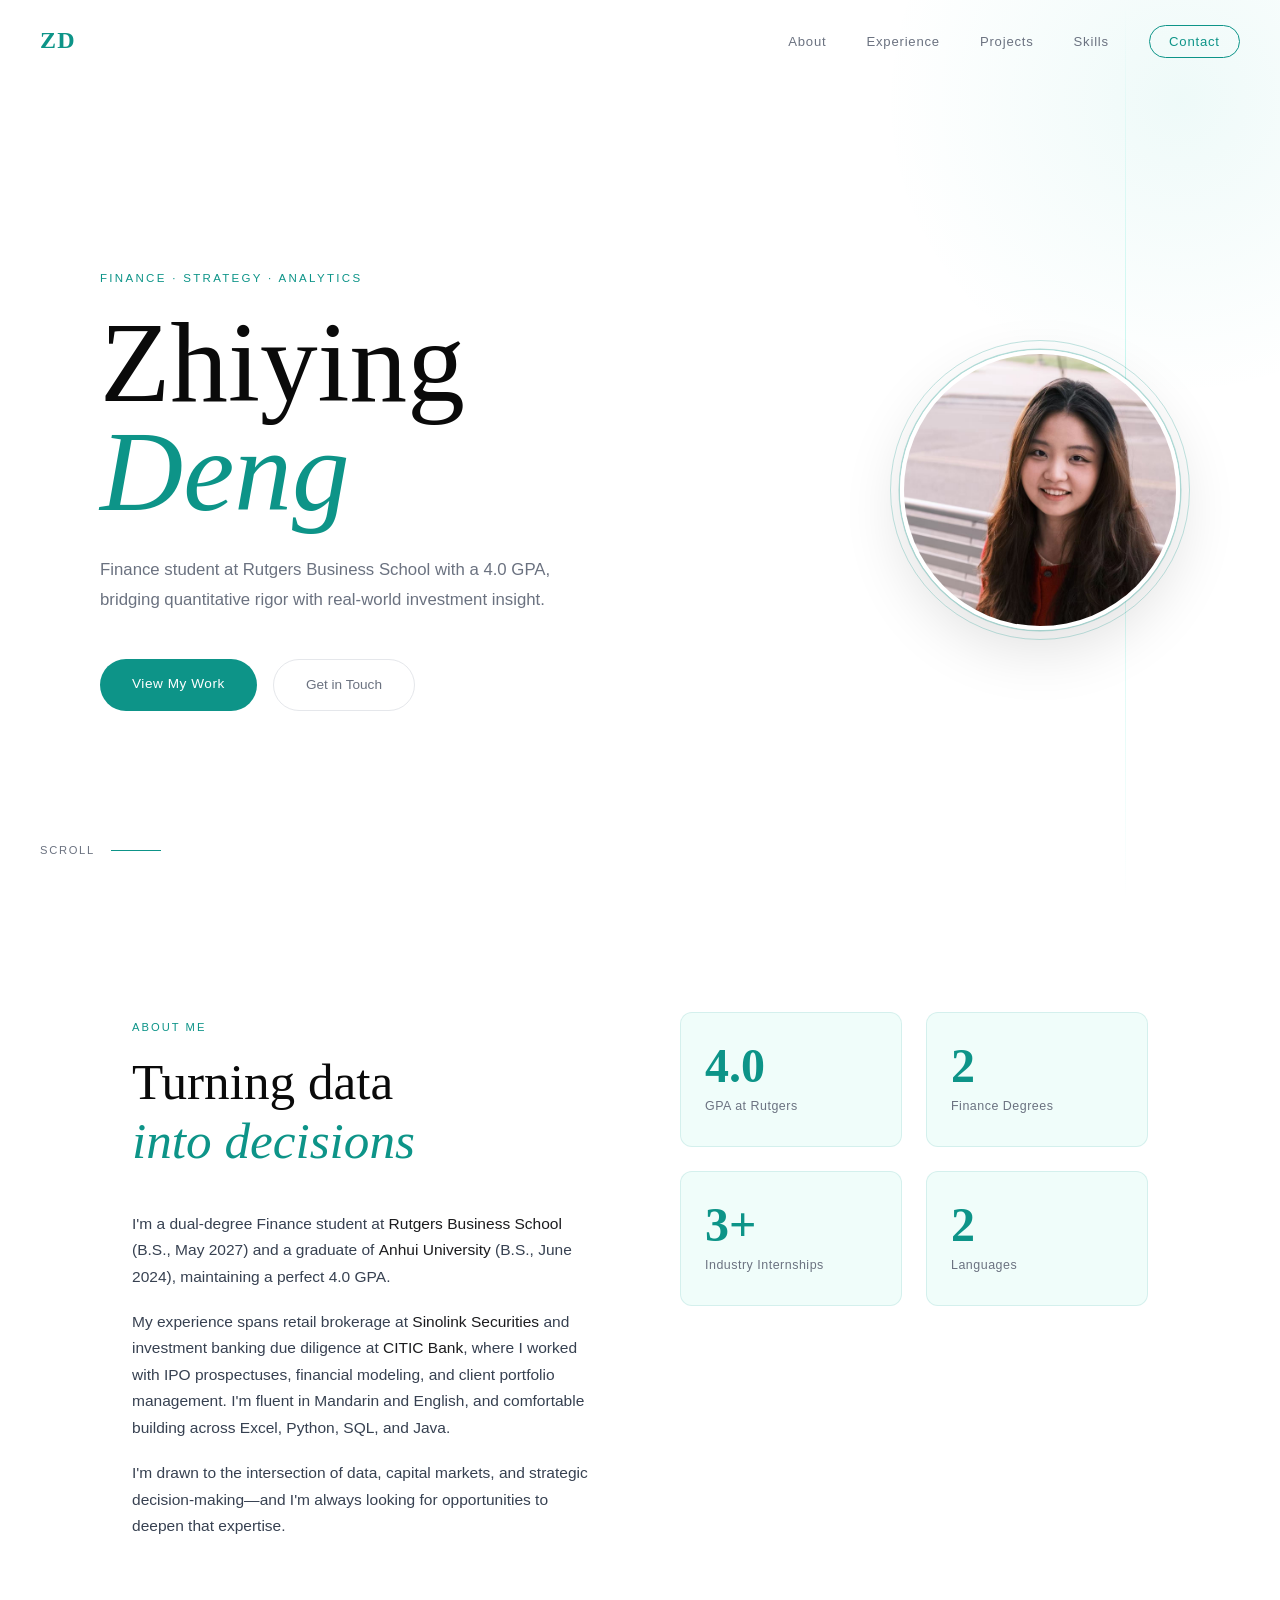
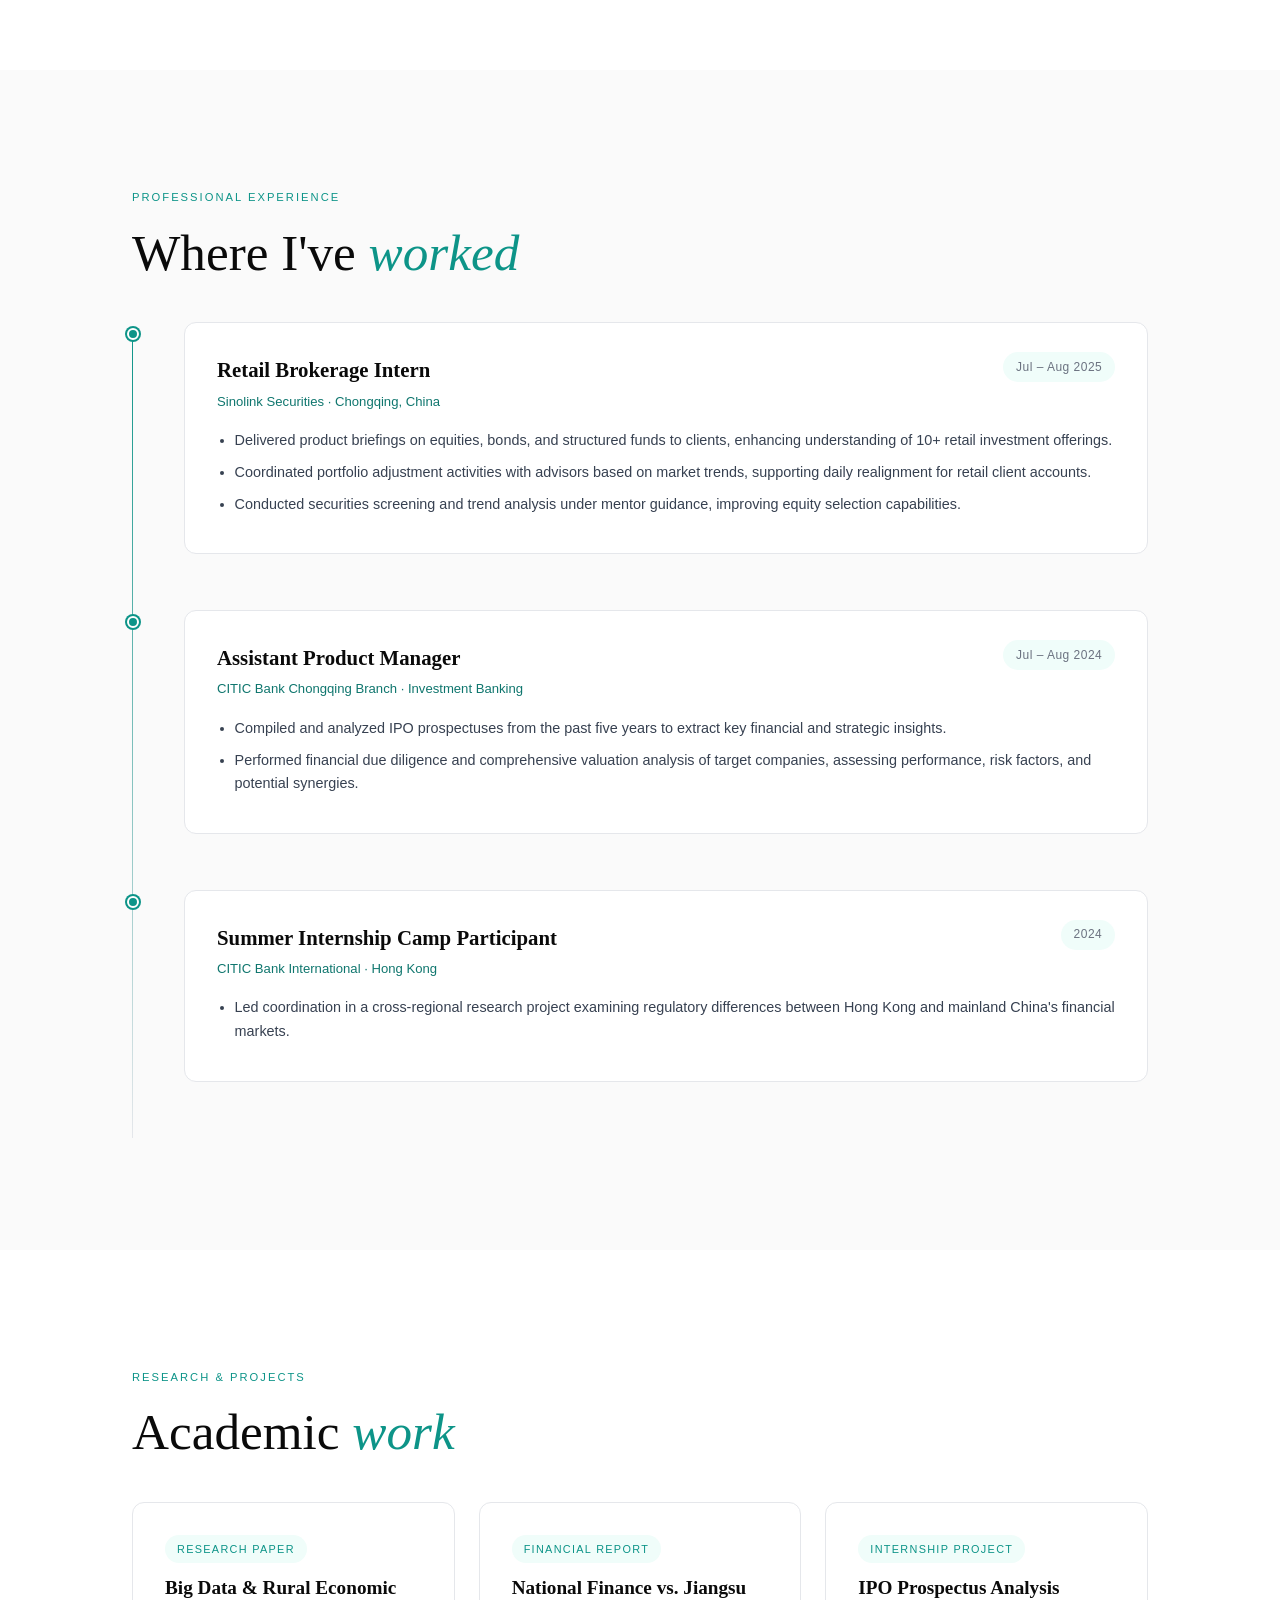
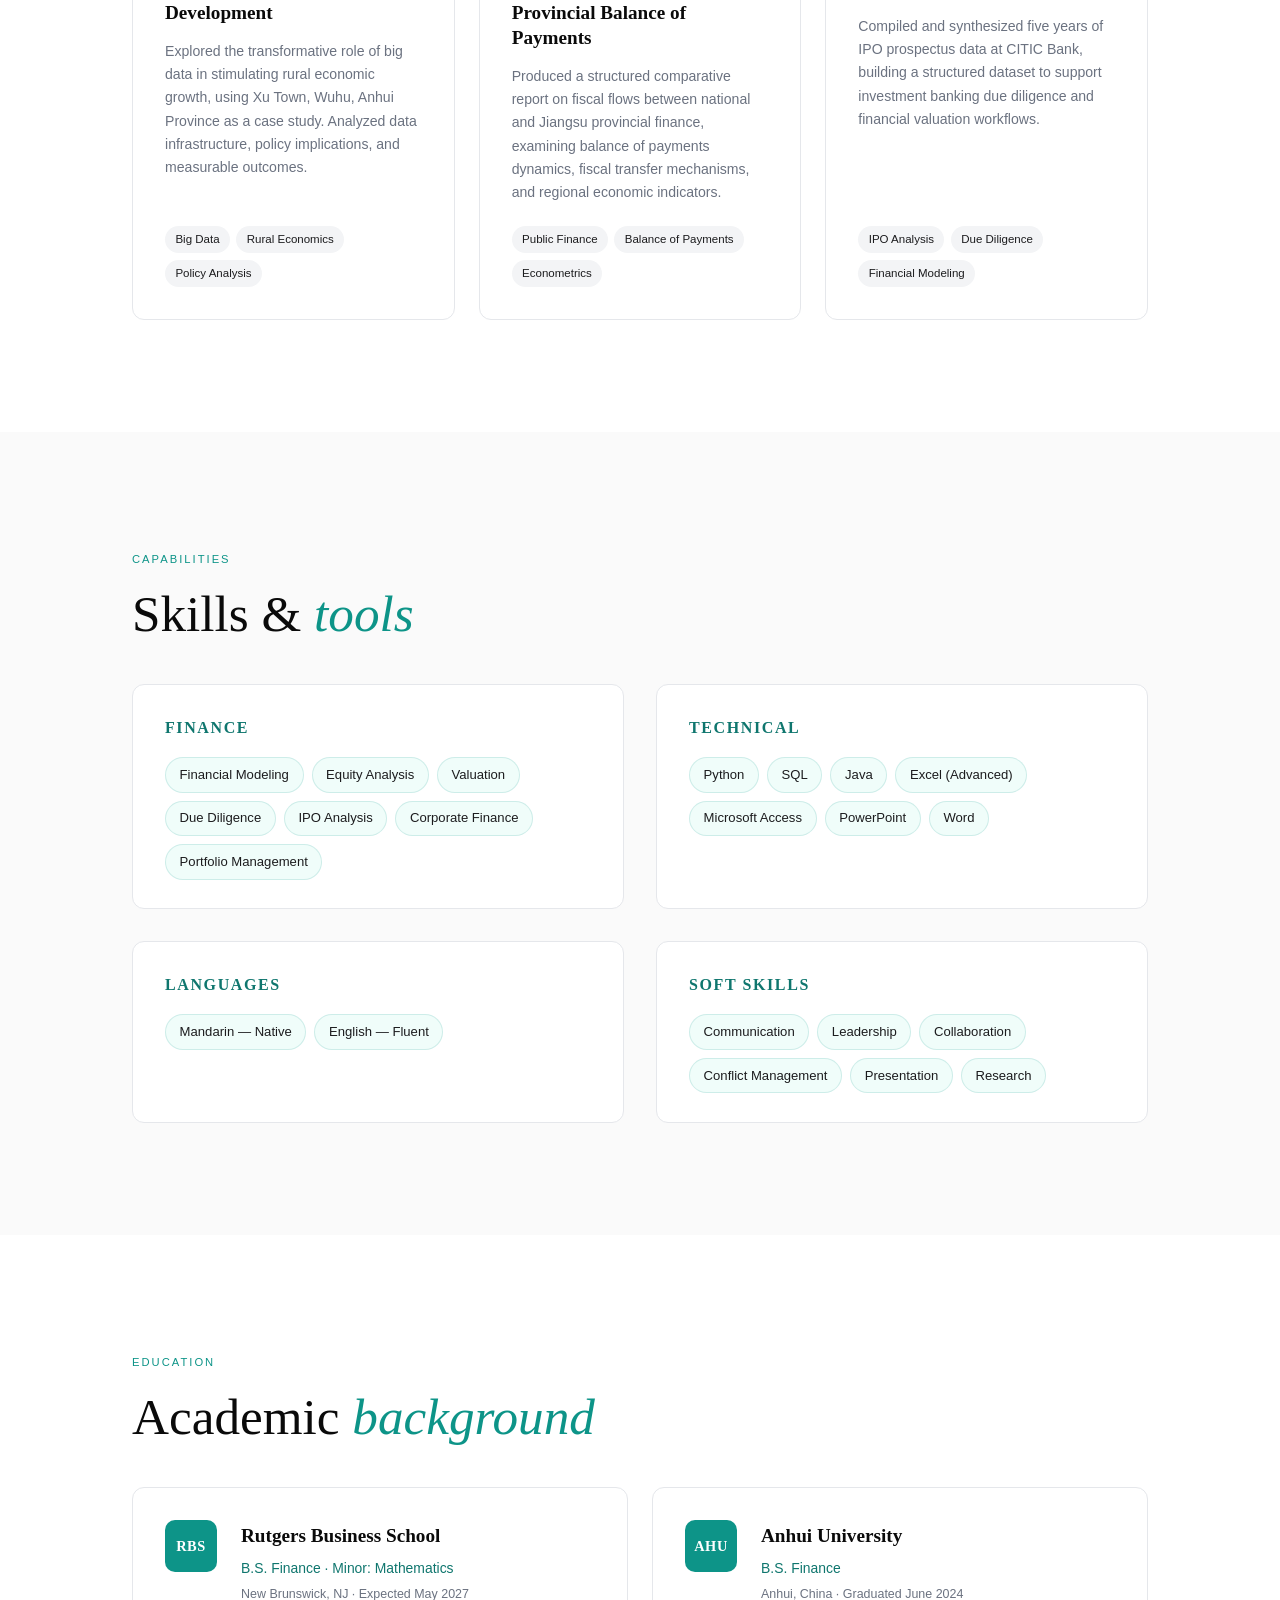
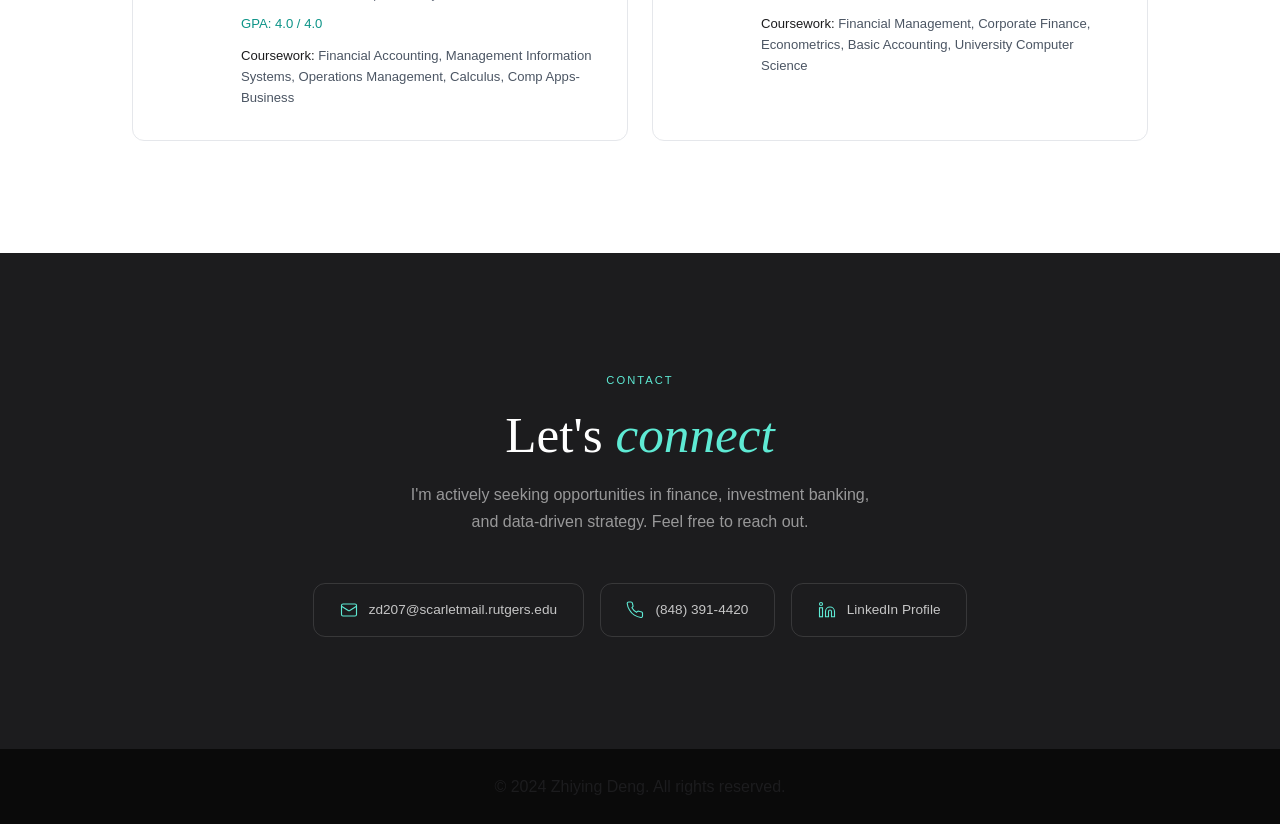
==== commit 28a5afd6: "Update index.html" ====
--- a/index.html
+++ b/index.html
@@ -304,9 +304,9 @@
         I'm actively seeking opportunities in finance, investment banking, and data-driven strategy. Feel free to reach out.
       </p>
       <div class="contact-links">
-        <a href="/cdn-cgi/l/email-protection#f9839dcbc9ceb98a9a988b959c8d94989095d78b8c8d9e9c8b8ad79c9d8c" class="contact-card">
+        <a href="mailto:zd207@scarletmail.rutgers.edu" class="contact-card">
           <svg xmlns="http://www.w3.org/2000/svg" viewBox="0 0 24 24" fill="none" stroke="currentColor" stroke-width="1.5"><rect width="20" height="16" x="2" y="4" rx="2"/><path d="m22 7-8.97 5.7a1.94 1.94 0 0 1-2.06 0L2 7"/></svg>
-          <span><span class="__cf_email__" data-cfemail="d1abb5e3e1e691a2b2b0a3bdb4a5bcb0b8bdffa3a4a5b6b4a3a2ffb4b5a4">[email&#160;protected]</span></span>
+          <span>zd207@scarletmail.rutgers.edu</span>
         </a>
         <a href="tel:+18483914420" class="contact-card">
           <svg xmlns="http://www.w3.org/2000/svg" viewBox="0 0 24 24" fill="none" stroke="currentColor" stroke-width="1.5"><path d="M22 16.92v3a2 2 0 0 1-2.18 2 19.79 19.79 0 0 1-8.63-3.07A19.5 19.5 0 0 1 4.69 12a19.79 19.79 0 0 1-3.07-8.67A2 2 0 0 1 3.6 1.27h3a2 2 0 0 1 2 1.72c.127.96.361 1.903.7 2.81a2 2 0 0 1-.45 2.11L7.91 8.96a16 16 0 0 0 6.13 6.13l.95-.96a2 2 0 0 1 2.11-.45c.907.339 1.85.573 2.81.7A2 2 0 0 1 22 16.92z"/></svg>
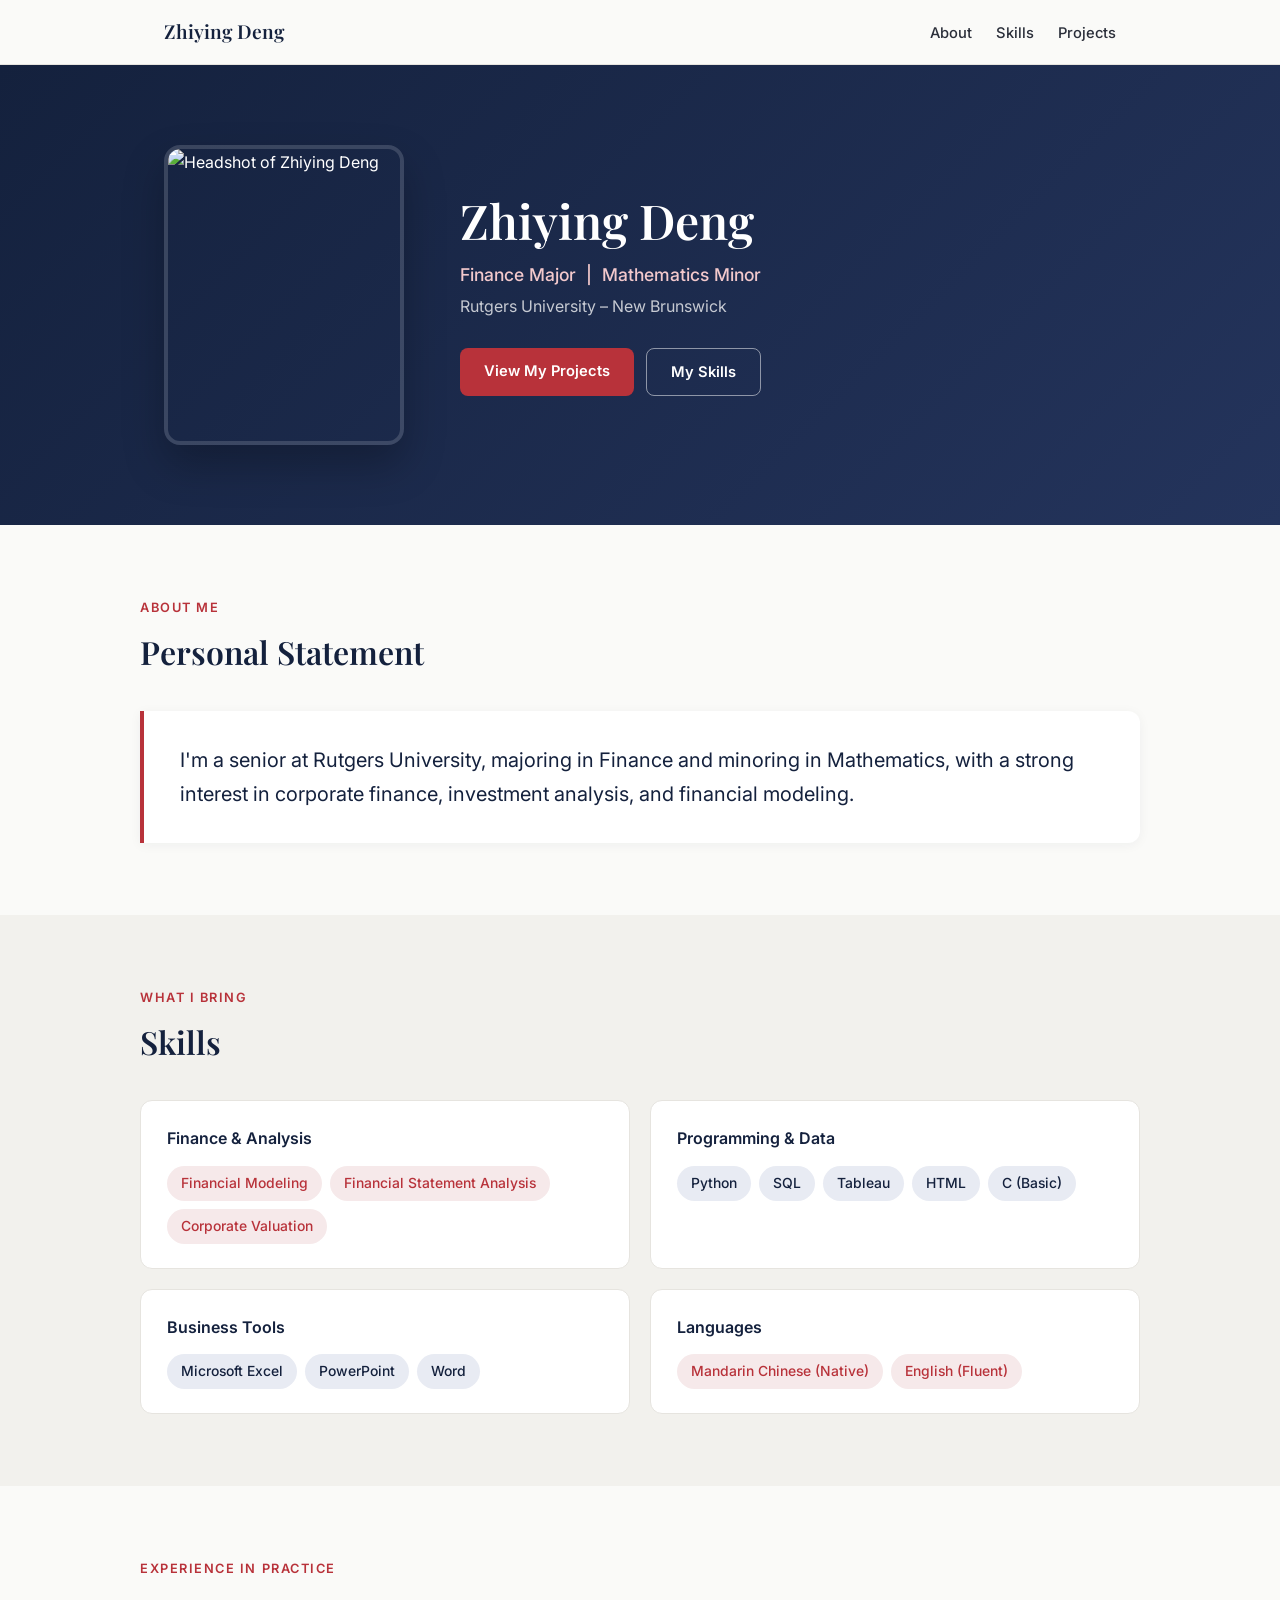
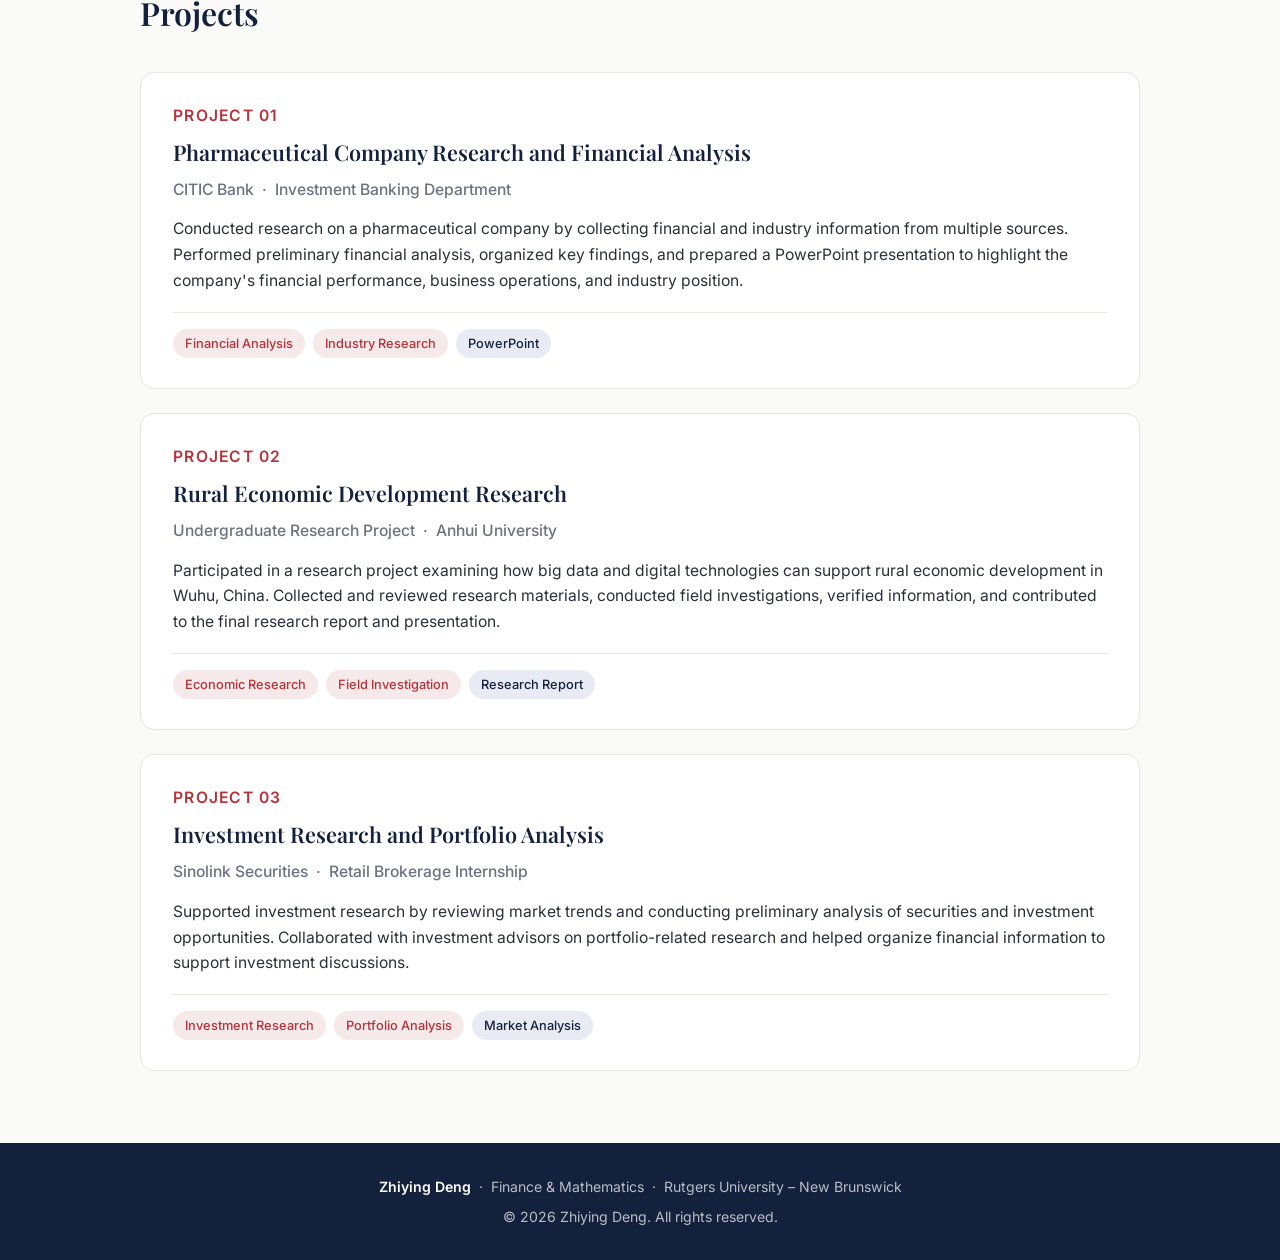
==== commit eb85721e: "Add files via upload" ====
--- a/index.html
+++ b/index.html
@@ -1,154 +1,405 @@
 <!DOCTYPE html>
 <html lang="en">
 <head>
-  <meta charset="UTF-8" />
-  <meta name="viewport" content="width=device-width, initial-scale=1.0"/>
-  <title>Zhiying Deng — Finance & Strategy</title>
-  <link rel="stylesheet" href="styles.css" />
-  <link href="https://fonts.googleapis.com/css2?family=Cormorant+Garamond:ital,wght@0,300;0,400;0,600;1,300;1,400&family=DM+Sans:wght@300;400;500&display=swap" rel="stylesheet"/>
+  <meta charset="UTF-8">
+  <meta name="viewport" content="width=device-width, initial-scale=1.0">
+  <title>Zhiying Deng | Finance Portfolio</title>
+  <meta name="description" content="Portfolio of Zhiying Deng, Finance major and Mathematics minor at Rutgers University – New Brunswick.">
+  <link rel="preconnect" href="https://fonts.googleapis.com">
+  <link rel="preconnect" href="https://fonts.gstatic.com" crossorigin>
+  <link href="https://fonts.googleapis.com/css2?family=Playfair+Display:wght@500;600&family=Inter:wght@400;500;600&display=swap" rel="stylesheet">
+  <style>
+    :root {
+      --navy: #14213d;
+      --navy-soft: #24345c;
+      --accent: #b8323a;
+      --accent-soft: #f6e9ea;
+      --text: #2b2f3a;
+      --muted: #6b7280;
+      --bg: #fafaf8;
+      --card: #ffffff;
+      --line: #e6e4df;
+    }
+
+    * { margin: 0; padding: 0; box-sizing: border-box; }
+
+    html { scroll-behavior: smooth; }
+
+    body {
+      font-family: 'Inter', -apple-system, BlinkMacSystemFont, 'Segoe UI', sans-serif;
+      color: var(--text);
+      background: var(--bg);
+      line-height: 1.65;
+    }
+
+    /* ---------- Navigation ---------- */
+    nav {
+      position: sticky;
+      top: 0;
+      z-index: 10;
+      background: rgba(250, 250, 248, 0.92);
+      backdrop-filter: blur(8px);
+      border-bottom: 1px solid var(--line);
+    }
+    .nav-inner {
+      max-width: 1000px;
+      margin: 0 auto;
+      padding: 16px 24px;
+      display: flex;
+      justify-content: space-between;
+      align-items: center;
+      gap: 16px;
+    }
+    .logo {
+      font-family: 'Playfair Display', serif;
+      font-size: 1.2rem;
+      font-weight: 600;
+      color: var(--navy);
+      text-decoration: none;
+    }
+    .nav-links { display: flex; gap: 24px; list-style: none; }
+    .nav-links a {
+      color: var(--text);
+      text-decoration: none;
+      font-size: 0.92rem;
+      font-weight: 500;
+      transition: color 0.2s;
+    }
+    .nav-links a:hover { color: var(--accent); }
+
+    /* ---------- Hero ---------- */
+    .hero {
+      background: linear-gradient(135deg, var(--navy) 0%, var(--navy-soft) 100%);
+      color: #fff;
+    }
+    .hero-inner {
+      max-width: 1000px;
+      margin: 0 auto;
+      padding: 80px 24px;
+      display: grid;
+      grid-template-columns: 240px 1fr;
+      gap: 56px;
+      align-items: center;
+    }
+    .headshot {
+      width: 240px;
+      height: 300px;
+      object-fit: cover;
+      object-position: center 20%;
+      border-radius: 16px;
+      border: 4px solid rgba(255, 255, 255, 0.15);
+      box-shadow: 0 20px 40px rgba(0, 0, 0, 0.25);
+    }
+    .hero h1 {
+      font-family: 'Playfair Display', serif;
+      font-size: 3rem;
+      font-weight: 600;
+      line-height: 1.15;
+      margin-bottom: 12px;
+    }
+    .hero .title {
+      font-size: 1.1rem;
+      font-weight: 500;
+      color: #f3c9cc;
+      margin-bottom: 4px;
+    }
+    .hero .school {
+      font-size: 1rem;
+      color: rgba(255, 255, 255, 0.75);
+      margin-bottom: 28px;
+    }
+    .hero-buttons { display: flex; gap: 12px; flex-wrap: wrap; }
+    .btn {
+      display: inline-block;
+      padding: 11px 24px;
+      border-radius: 8px;
+      font-size: 0.92rem;
+      font-weight: 600;
+      text-decoration: none;
+      transition: transform 0.2s, background 0.2s;
+    }
+    .btn:hover { transform: translateY(-2px); }
+    .btn-primary { background: var(--accent); color: #fff; }
+    .btn-primary:hover { background: #9e2a31; }
+    .btn-outline { border: 1.5px solid rgba(255, 255, 255, 0.5); color: #fff; }
+    .btn-outline:hover { background: rgba(255, 255, 255, 0.1); }
+
+    /* ---------- Sections ---------- */
+    section { padding: 72px 24px; }
+    .container { max-width: 1000px; margin: 0 auto; }
+    .section-label {
+      font-size: 0.8rem;
+      font-weight: 600;
+      letter-spacing: 0.12em;
+      text-transform: uppercase;
+      color: var(--accent);
+      margin-bottom: 8px;
+    }
+    h2 {
+      font-family: 'Playfair Display', serif;
+      font-size: 2rem;
+      font-weight: 600;
+      color: var(--navy);
+      margin-bottom: 32px;
+    }
+
+    /* ---------- Personal Statement ---------- */
+    .statement {
+      background: var(--card);
+      border-left: 4px solid var(--accent);
+      border-radius: 0 12px 12px 0;
+      padding: 32px 36px;
+      font-size: 1.25rem;
+      line-height: 1.7;
+      color: var(--navy);
+      box-shadow: 0 2px 12px rgba(20, 33, 61, 0.05);
+    }
+
+    /* ---------- Skills ---------- */
+    #skills { background: #f2f1ed; }
+    .skills-grid {
+      display: grid;
+      grid-template-columns: repeat(2, 1fr);
+      gap: 20px;
+    }
+    .skill-card {
+      background: var(--card);
+      border: 1px solid var(--line);
+      border-radius: 12px;
+      padding: 24px 26px;
+    }
+    .skill-card h3 {
+      font-size: 1rem;
+      font-weight: 600;
+      color: var(--navy);
+      margin-bottom: 14px;
+    }
+    .tags { display: flex; flex-wrap: wrap; gap: 8px; }
+    .tag {
+      background: var(--accent-soft);
+      color: var(--accent);
+      font-size: 0.87rem;
+      font-weight: 500;
+      padding: 6px 14px;
+      border-radius: 999px;
+    }
+    .tag.navy { background: #e8ebf3; color: var(--navy); }
+
+    /* ---------- Projects ---------- */
+    .projects { display: grid; gap: 24px; }
+    .project-card {
+      background: var(--card);
+      border: 1px solid var(--line);
+      border-radius: 14px;
+      padding: 30px 32px;
+      transition: box-shadow 0.25s, transform 0.25s;
+    }
+    .project-card:hover {
+      box-shadow: 0 10px 30px rgba(20, 33, 61, 0.08);
+      transform: translateY(-3px);
+    }
+    .project-num {
+      font-size: 0.8rem;
+      font-weight: 600;
+      color: var(--accent);
+      letter-spacing: 0.08em;
+      margin-bottom: 6px;
+    }
+    .project-card h3 {
+      font-family: 'Playfair Display', serif;
+      font-size: 1.35rem;
+      font-weight: 600;
+      color: var(--navy);
+      margin-bottom: 6px;
+    }
+    .project-org {
+      font-size: 0.93rem;
+      font-weight: 500;
+      color: var(--muted);
+      margin-bottom: 14px;
+    }
+    .project-card p { font-size: 0.98rem; }
+    .project-meta {
+      display: flex;
+      flex-wrap: wrap;
+      gap: 8px;
+      margin-top: 18px;
+      padding-top: 16px;
+      border-top: 1px solid var(--line);
+    }
+    .project-meta .tag { font-size: 0.8rem; padding: 4px 12px; }
+
+    /* ---------- Footer ---------- */
+    footer {
+      background: var(--navy);
+      color: rgba(255, 255, 255, 0.7);
+      text-align: center;
+      padding: 32px 24px;
+      font-size: 0.88rem;
+    }
+    footer strong { color: #fff; font-weight: 600; }
+
+    /* ---------- Mobile ---------- */
+    @media (max-width: 760px) {
+      .nav-links { gap: 16px; }
+      .nav-links a { font-size: 0.85rem; }
+      .hero-inner {
+        grid-template-columns: 1fr;
+        text-align: center;
+        padding: 56px 20px;
+        gap: 32px;
+      }
+      .headshot { margin: 0 auto; width: 200px; height: 250px; }
+      .hero h1 { font-size: 2.3rem; }
+      .hero-buttons { justify-content: center; }
+      section { padding: 56px 20px; }
+      h2 { font-size: 1.7rem; }
+      .statement { font-size: 1.08rem; padding: 24px; }
+      .skills-grid { grid-template-columns: 1fr; }
+      .project-card { padding: 24px; }
+    }
+    @media (max-width: 420px) {
+      .logo { font-size: 1rem; }
+      .nav-links { gap: 12px; }
+    }
+  </style>
 </head>
 <body>
 
-  <!-- NAV -->
-  <nav class="nav" id="nav">
-    <a href="#hero" class="nav-logo">ZD</a>
-    <ul class="nav-links">
-      <li><a href="#about">About</a></li>
-      <li><a href="#experience">Experience</a></li>
-      <li><a href="#projects">Projects</a></li>
-      <li><a href="#skills">Skills</a></li>
-      <li><a href="#contact" class="nav-cta">Contact</a></li>
-    </ul>
-    <button class="hamburger" id="hamburger" aria-label="Menu">
-      <span></span><span></span><span></span>
-    </button>
+  <!-- ========== NAVIGATION ========== -->
+  <nav>
+    <div class="nav-inner">
+      <a href="#top" class="logo">Zhiying Deng</a>
+      <ul class="nav-links">
+        <li><a href="#about">About</a></li>
+        <li><a href="#skills">Skills</a></li>
+        <li><a href="#projects">Projects</a></li>
+      </ul>
+    </div>
   </nav>
 
-  <!-- HERO -->
-  <section class="hero" id="hero">
-    <div class="hero-bg-line"></div>
+  <!-- ========== HERO ========== -->
+  <header class="hero" id="top">
     <div class="hero-inner">
-      <div class="hero-content">
-        <p class="hero-label reveal">Finance · Strategy · Analytics</p>
-        <h1 class="hero-name reveal delay-1">Zhiying<br/><em>Deng</em></h1>
-        <p class="hero-sub reveal delay-2">
-          Finance student at Rutgers Business School with a 4.0 GPA,<br/>
-          bridging quantitative rigor with real-world investment insight.
-        </p>
-        <div class="hero-actions reveal delay-3">
-          <a href="#experience" class="btn-primary">View My Work</a>
-          <a href="#contact" class="btn-ghost">Get in Touch</a>
-        </div>
-      </div>
-      <div class="hero-photo-wrap reveal delay-2">
-        <div class="hero-photo-ring"></div>
-        <img
-          src="WechatIMG938.jpg"
-          alt="Zhiying Deng"
-          class="hero-photo"
-          loading="eager"
-        />
+      <img src="headshot.jpg" alt="Headshot of Zhiying Deng" class="headshot">
+      <div>
+        <h1>Zhiying Deng</h1>
+        <p class="title">Finance Major &nbsp;|&nbsp; Mathematics Minor</p>
+        <p class="school">Rutgers University – New Brunswick</p>
+        <div class="hero-buttons">
+          <a href="#projects" class="btn btn-primary">View My Projects</a>
+          <a href="#skills" class="btn btn-outline">My Skills</a>
+        </div>
       </div>
     </div>
-    <div class="hero-scroll">
-      <span>Scroll</span>
-      <div class="scroll-line"></div>
+  </header>
+
+  <!-- ========== PERSONAL STATEMENT ========== -->
+  <section id="about">
+    <div class="container">
+      <p class="section-label">About Me</p>
+      <h2>Personal Statement</h2>
+      <p class="statement">
+        I'm a senior at Rutgers University, majoring in Finance and minoring in Mathematics, with a strong interest in corporate finance, investment analysis, and financial modeling.
+      </p>
     </div>
   </section>
 
-  <!-- ABOUT -->
-  <section class="section about" id="about">
-    <div class="container about-grid">
-      <div class="about-text reveal">
-        <span class="section-label">About Me</span>
-        <h2 class="section-title">Turning data<br/><em>into decisions</em></h2>
-        <p>
-          I'm a dual-degree Finance student at <strong>Rutgers Business School</strong> (B.S., May 2027) and a graduate of <strong>Anhui University</strong> (B.S., June 2024), maintaining a perfect 4.0 GPA.
-        </p>
-        <p>
-          My experience spans retail brokerage at <strong>Sinolink Securities</strong> and investment banking due diligence at <strong>CITIC Bank</strong>, where I worked with IPO prospectuses, financial modeling, and client portfolio management. I'm fluent in Mandarin and English, and comfortable building across Excel, Python, SQL, and Java.
-        </p>
-        <p>
-          I'm drawn to the intersection of data, capital markets, and strategic decision-making—and I'm always looking for opportunities to deepen that expertise.
-        </p>
-      </div>
-      <div class="about-stats reveal delay-1">
-        <div class="stat-card">
-          <span class="stat-num">4.0</span>
-          <span class="stat-desc">GPA at Rutgers</span>
-        </div>
-        <div class="stat-card">
-          <span class="stat-num">2</span>
-          <span class="stat-desc">Finance Degrees</span>
-        </div>
-        <div class="stat-card">
-          <span class="stat-num">3+</span>
-          <span class="stat-desc">Industry Internships</span>
-        </div>
-        <div class="stat-card">
-          <span class="stat-num">2</span>
-          <span class="stat-desc">Languages</span>
-        </div>
+  <!-- ========== SKILLS ========== -->
+  <section id="skills">
+    <div class="container">
+      <p class="section-label">What I Bring</p>
+      <h2>Skills</h2>
+      <div class="skills-grid">
+
+        <div class="skill-card">
+          <h3>Finance &amp; Analysis</h3>
+          <div class="tags">
+            <span class="tag">Financial Modeling</span>
+            <span class="tag">Financial Statement Analysis</span>
+            <span class="tag">Corporate Valuation</span>
+          </div>
+        </div>
+
+        <div class="skill-card">
+          <h3>Programming &amp; Data</h3>
+          <div class="tags">
+            <span class="tag navy">Python</span>
+            <span class="tag navy">SQL</span>
+            <span class="tag navy">Tableau</span>
+            <span class="tag navy">HTML</span>
+            <span class="tag navy">C (Basic)</span>
+          </div>
+        </div>
+
+        <div class="skill-card">
+          <h3>Business Tools</h3>
+          <div class="tags">
+            <span class="tag navy">Microsoft Excel</span>
+            <span class="tag navy">PowerPoint</span>
+            <span class="tag navy">Word</span>
+          </div>
+        </div>
+
+        <div class="skill-card">
+          <h3>Languages</h3>
+          <div class="tags">
+            <span class="tag">Mandarin Chinese (Native)</span>
+            <span class="tag">English (Fluent)</span>
+          </div>
+        </div>
+
       </div>
     </div>
   </section>
 
-  <!-- EXPERIENCE -->
-  <section class="section experience" id="experience">
+  <!-- ========== PROJECTS ========== -->
+  <!-- To add a new project: copy one <div class="project-card"> block below and edit the text. -->
+  <section id="projects">
     <div class="container">
-      <span class="section-label reveal">Professional Experience</span>
-      <h2 class="section-title reveal delay-1">Where I've <em>worked</em></h2>
-
-      <div class="timeline">
-
-        <div class="timeline-item reveal">
-          <div class="timeline-marker"></div>
-          <div class="timeline-content">
-            <div class="timeline-header">
-              <div>
-                <h3>Retail Brokerage Intern</h3>
-                <p class="timeline-company">Sinolink Securities · Chongqing, China</p>
-              </div>
-              <span class="timeline-date">Jul – Aug 2025</span>
-            </div>
-            <ul>
-              <li>Delivered product briefings on equities, bonds, and structured funds to clients, enhancing understanding of 10+ retail investment offerings.</li>
-              <li>Coordinated portfolio adjustment activities with advisors based on market trends, supporting daily realignment for retail client accounts.</li>
-              <li>Conducted securities screening and trend analysis under mentor guidance, improving equity selection capabilities.</li>
-            </ul>
-          </div>
-        </div>
-
-        <div class="timeline-item reveal delay-1">
-          <div class="timeline-marker"></div>
-          <div class="timeline-content">
-            <div class="timeline-header">
-              <div>
-                <h3>Assistant Product Manager</h3>
-                <p class="timeline-company">CITIC Bank Chongqing Branch · Investment Banking</p>
-              </div>
-              <span class="timeline-date">Jul – Aug 2024</span>
-            </div>
-            <ul>
-              <li>Compiled and analyzed IPO prospectuses from the past five years to extract key financial and strategic insights.</li>
-              <li>Performed financial due diligence and comprehensive valuation analysis of target companies, assessing performance, risk factors, and potential synergies.</li>
-            </ul>
-          </div>
-        </div>
-
-        <div class="timeline-item reveal delay-2">
-          <div class="timeline-marker"></div>
-          <div class="timeline-content">
-            <div class="timeline-header">
-              <div>
-                <h3>Summer Internship Camp Participant</h3>
-                <p class="timeline-company">CITIC Bank International · Hong Kong</p>
-              </div>
-              <span class="timeline-date">2024</span>
-            </div>
-            <ul>
-              <li>Led coordination in a cross-regional research project examining regulatory differences between Hong Kong and mainland China's financial markets.</li>
-            </ul>
+      <p class="section-label">Experience in Practice</p>
+      <h2>Projects</h2>
+      <div class="projects">
+
+        <div class="project-card">
+          <p class="project-num">PROJECT 01</p>
+          <h3>Pharmaceutical Company Research and Financial Analysis</h3>
+          <p class="project-org">CITIC Bank &nbsp;·&nbsp; Investment Banking Department</p>
+          <p>
+            Conducted research on a pharmaceutical company by collecting financial and industry information from multiple sources. Performed preliminary financial analysis, organized key findings, and prepared a PowerPoint presentation to highlight the company's financial performance, business operations, and industry position.
+          </p>
+          <div class="project-meta">
+            <span class="tag">Financial Analysis</span>
+            <span class="tag">Industry Research</span>
+            <span class="tag navy">PowerPoint</span>
+          </div>
+        </div>
+
+        <div class="project-card">
+          <p class="project-num">PROJECT 02</p>
+          <h3>Rural Economic Development Research</h3>
+          <p class="project-org">Undergraduate Research Project &nbsp;·&nbsp; Anhui University</p>
+          <p>
+            Participated in a research project examining how big data and digital technologies can support rural economic development in Wuhu, China. Collected and reviewed research materials, conducted field investigations, verified information, and contributed to the final research report and presentation.
+          </p>
+          <div class="project-meta">
+            <span class="tag">Economic Research</span>
+            <span class="tag">Field Investigation</span>
+            <span class="tag navy">Research Report</span>
+          </div>
+        </div>
+
+        <div class="project-card">
+          <p class="project-num">PROJECT 03</p>
+          <h3>Investment Research and Portfolio Analysis</h3>
+          <p class="project-org">Sinolink Securities &nbsp;·&nbsp; Retail Brokerage Internship</p>
+          <p>
+            Supported investment research by reviewing market trends and conducting preliminary analysis of securities and investment opportunities. Collaborated with investment advisors on portfolio-related research and helped organize financial information to support investment discussions.
+          </p>
+          <div class="project-meta">
+            <span class="tag">Investment Research</span>
+            <span class="tag">Portfolio Analysis</span>
+            <span class="tag navy">Market Analysis</span>
           </div>
         </div>
 
@@ -156,180 +407,11 @@
     </div>
   </section>
 
-  <!-- PROJECTS -->
-  <section class="section projects" id="projects">
-    <div class="container">
-      <span class="section-label reveal">Research & Projects</span>
-      <h2 class="section-title reveal delay-1">Academic <em>work</em></h2>
-      <div class="projects-grid">
-
-        <div class="project-card reveal">
-          <div class="project-tag">Research Paper</div>
-          <h3>Big Data & Rural Economic Development</h3>
-          <p>
-            Explored the transformative role of big data in stimulating rural economic growth, using Xu Town, Wuhu, Anhui Province as a case study. Analyzed data infrastructure, policy implications, and measurable outcomes.
-          </p>
-          <div class="project-topics">
-            <span>Big Data</span>
-            <span>Rural Economics</span>
-            <span>Policy Analysis</span>
-          </div>
-        </div>
-
-        <div class="project-card reveal delay-1">
-          <div class="project-tag">Financial Report</div>
-          <h3>National Finance vs. Jiangsu Provincial Balance of Payments</h3>
-          <p>
-            Produced a structured comparative report on fiscal flows between national and Jiangsu provincial finance, examining balance of payments dynamics, fiscal transfer mechanisms, and regional economic indicators.
-          </p>
-          <div class="project-topics">
-            <span>Public Finance</span>
-            <span>Balance of Payments</span>
-            <span>Econometrics</span>
-          </div>
-        </div>
-
-        <div class="project-card reveal delay-2">
-          <div class="project-tag">Internship Project</div>
-          <h3>IPO Prospectus Analysis</h3>
-          <p>
-            Compiled and synthesized five years of IPO prospectus data at CITIC Bank, building a structured dataset to support investment banking due diligence and financial valuation workflows.
-          </p>
-          <div class="project-topics">
-            <span>IPO Analysis</span>
-            <span>Due Diligence</span>
-            <span>Financial Modeling</span>
-          </div>
-        </div>
-
-      </div>
-    </div>
-  </section>
-
-  <!-- SKILLS -->
-  <section class="section skills" id="skills">
-    <div class="container">
-      <span class="section-label reveal">Capabilities</span>
-      <h2 class="section-title reveal delay-1">Skills &amp; <em>tools</em></h2>
-      <div class="skills-grid">
-
-        <div class="skill-group reveal">
-          <h4>Finance</h4>
-          <div class="skill-tags">
-            <span>Financial Modeling</span>
-            <span>Equity Analysis</span>
-            <span>Valuation</span>
-            <span>Due Diligence</span>
-            <span>IPO Analysis</span>
-            <span>Corporate Finance</span>
-            <span>Portfolio Management</span>
-          </div>
-        </div>
-
-        <div class="skill-group reveal delay-1">
-          <h4>Technical</h4>
-          <div class="skill-tags">
-            <span>Python</span>
-            <span>SQL</span>
-            <span>Java</span>
-            <span>Excel (Advanced)</span>
-            <span>Microsoft Access</span>
-            <span>PowerPoint</span>
-            <span>Word</span>
-          </div>
-        </div>
-
-        <div class="skill-group reveal delay-2">
-          <h4>Languages</h4>
-          <div class="skill-tags">
-            <span>Mandarin — Native</span>
-            <span>English — Fluent</span>
-          </div>
-        </div>
-
-        <div class="skill-group reveal delay-3">
-          <h4>Soft Skills</h4>
-          <div class="skill-tags">
-            <span>Communication</span>
-            <span>Leadership</span>
-            <span>Collaboration</span>
-            <span>Conflict Management</span>
-            <span>Presentation</span>
-            <span>Research</span>
-          </div>
-        </div>
-
-      </div>
-    </div>
-  </section>
-
-  <!-- EDUCATION -->
-  <section class="section education" id="education">
-    <div class="container">
-      <span class="section-label reveal">Education</span>
-      <h2 class="section-title reveal delay-1">Academic <em>background</em></h2>
-      <div class="edu-grid">
-
-        <div class="edu-card reveal">
-          <div class="edu-logo">RBS</div>
-          <div class="edu-info">
-            <h3>Rutgers Business School</h3>
-            <p class="edu-degree">B.S. Finance · Minor: Mathematics</p>
-            <p class="edu-meta">New Brunswick, NJ · Expected May 2027</p>
-            <p class="edu-gpa">GPA: 4.0 / 4.0</p>
-            <p class="edu-courses"><strong>Coursework:</strong> Financial Accounting, Management Information Systems, Operations Management, Calculus, Comp Apps-Business</p>
-          </div>
-        </div>
-
-        <div class="edu-card reveal delay-1">
-          <div class="edu-logo">AHU</div>
-          <div class="edu-info">
-            <h3>Anhui University</h3>
-            <p class="edu-degree">B.S. Finance</p>
-            <p class="edu-meta">Anhui, China · Graduated June 2024</p>
-            <p class="edu-courses"><strong>Coursework:</strong> Financial Management, Corporate Finance, Econometrics, Basic Accounting, University Computer Science</p>
-          </div>
-        </div>
-
-      </div>
-    </div>
-  </section>
-
-  <!-- CONTACT -->
-  <section class="section contact" id="contact">
-    <div class="container contact-inner reveal">
-      <span class="section-label">Contact</span>
-      <h2 class="section-title">Let's <em>connect</em></h2>
-      <p class="contact-sub">
-        I'm actively seeking opportunities in finance, investment banking, and data-driven strategy. Feel free to reach out.
-      </p>
-      <div class="contact-links">
-        <a href="mailto:zd207@scarletmail.rutgers.edu" class="contact-card">
-          <svg xmlns="http://www.w3.org/2000/svg" viewBox="0 0 24 24" fill="none" stroke="currentColor" stroke-width="1.5"><rect width="20" height="16" x="2" y="4" rx="2"/><path d="m22 7-8.97 5.7a1.94 1.94 0 0 1-2.06 0L2 7"/></svg>
-          <span>zd207@scarletmail.rutgers.edu</span>
-        </a>
-        <a href="tel:+18483914420" class="contact-card">
-          <svg xmlns="http://www.w3.org/2000/svg" viewBox="0 0 24 24" fill="none" stroke="currentColor" stroke-width="1.5"><path d="M22 16.92v3a2 2 0 0 1-2.18 2 19.79 19.79 0 0 1-8.63-3.07A19.5 19.5 0 0 1 4.69 12a19.79 19.79 0 0 1-3.07-8.67A2 2 0 0 1 3.6 1.27h3a2 2 0 0 1 2 1.72c.127.96.361 1.903.7 2.81a2 2 0 0 1-.45 2.11L7.91 8.96a16 16 0 0 0 6.13 6.13l.95-.96a2 2 0 0 1 2.11-.45c.907.339 1.85.573 2.81.7A2 2 0 0 1 22 16.92z"/></svg>
-          <span>(848) 391-4420</span>
-        </a>
-        <a href="https://www.linkedin.com/in/zhiyingdeng-81831b349" target="_blank" rel="noopener" class="contact-card">
-          <svg xmlns="http://www.w3.org/2000/svg" viewBox="0 0 24 24" fill="none" stroke="currentColor" stroke-width="1.5"><path d="M16 8a6 6 0 0 1 6 6v7h-4v-7a2 2 0 0 0-2-2 2 2 0 0 0-2 2v7h-4v-7a6 6 0 0 1 6-6z"/><rect width="4" height="12" x="2" y="9"/><circle cx="4" cy="4" r="2"/></svg>
-          <span>LinkedIn Profile</span>
-        </a>
-      </div>
-    </div>
-  </section>
-
-  <!-- FOOTER -->
-  <footer class="footer">
-    <div>&copy; 2024 Zhiying Deng. All rights reserved.</div>
+  <!-- ========== FOOTER ========== -->
+  <footer>
+    <p><strong>Zhiying Deng</strong> &nbsp;·&nbsp; Finance &amp; Mathematics &nbsp;·&nbsp; Rutgers University – New Brunswick</p>
+    <p style="margin-top:6px;">&copy; 2026 Zhiying Deng. All rights reserved.</p>
   </footer>
 
-  <script>
-    document.addEventListener("DOMContentLoaded", function() {
-      const reveals = document.querySelectorAll(".reveal");
-      reveals.forEach(el => el.classList.add("visible"));
-    });
-  </script>
 </body>
 </html>
